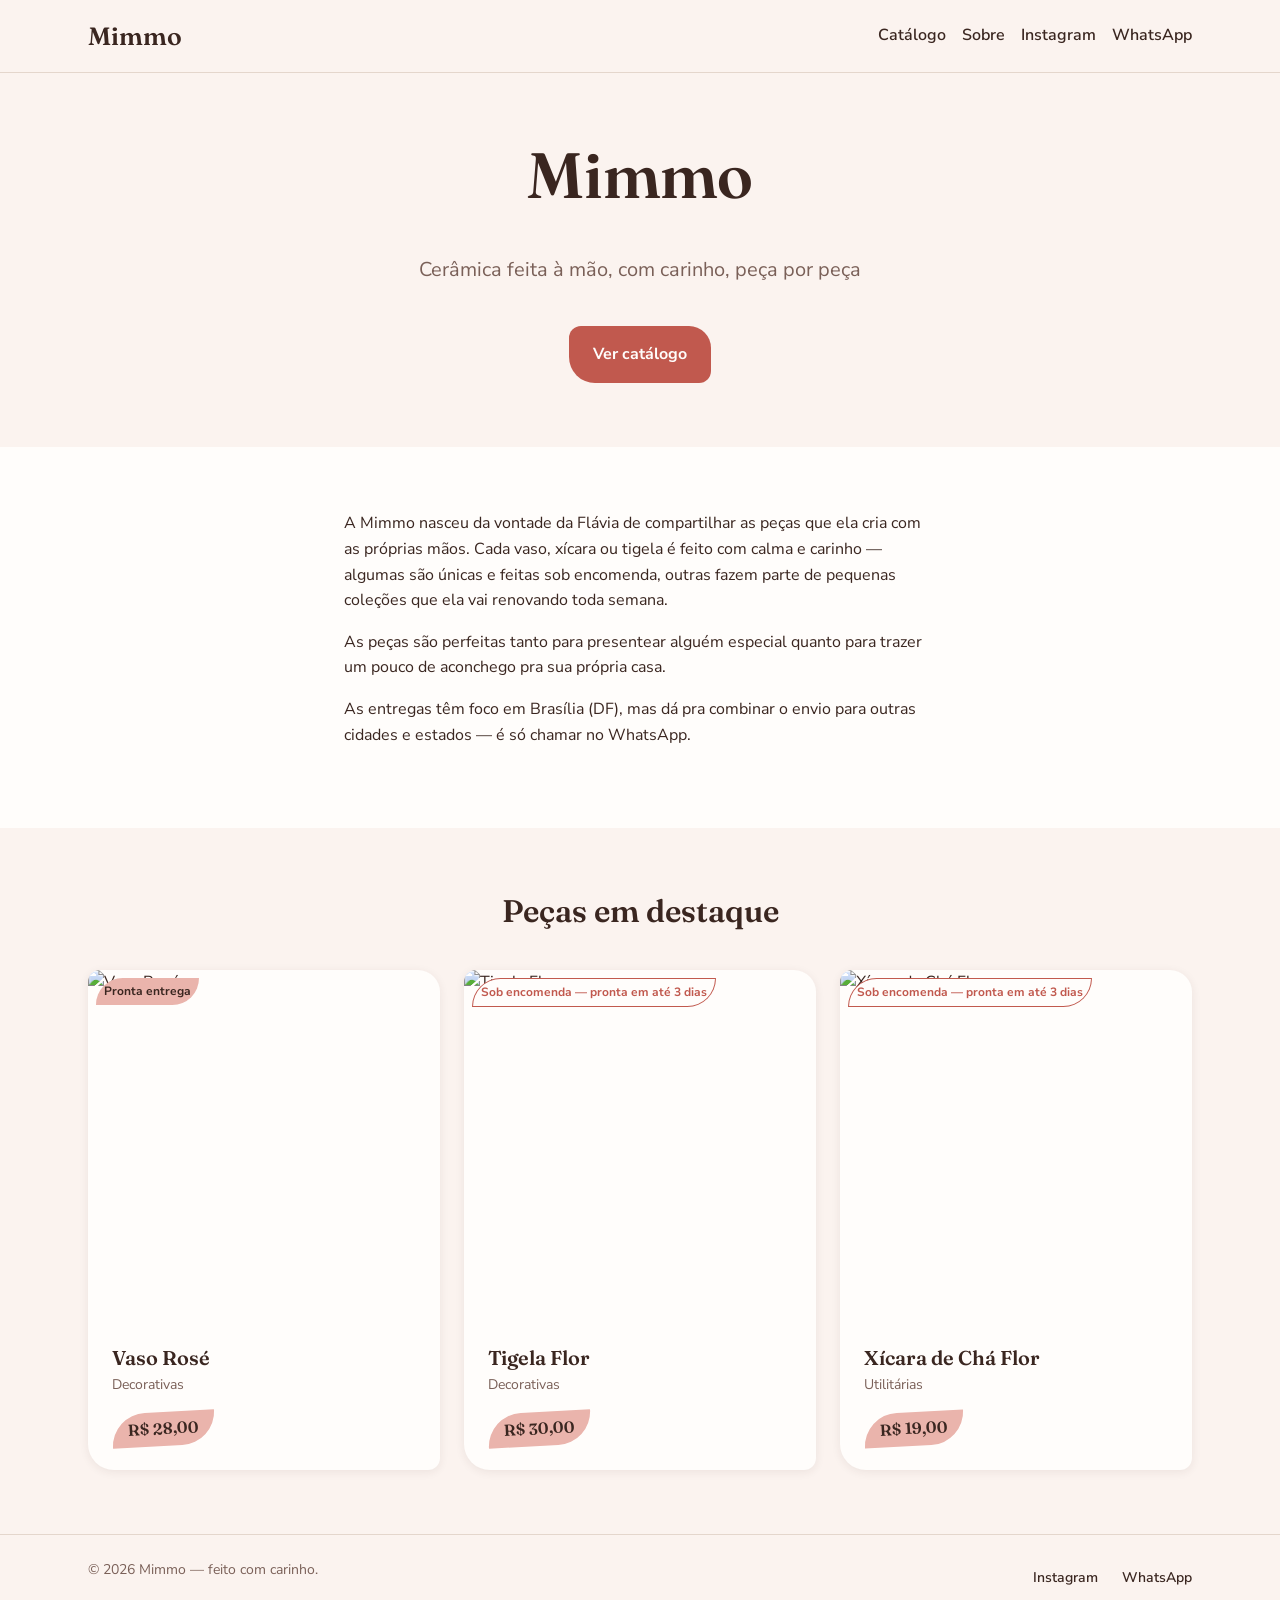
==== index.html @ b9592f68 "Fase 1: página inicial (index.html) Header responsivo com menu hambúrguer, hero, seção "Sobre" (text" ====
<!doctype html>
<html lang="pt-BR">
  <head>
    <meta charset="UTF-8" />
    <meta name="viewport" content="width=device-width, initial-scale=1.0" />
    <title>Mimmo — Cerâmica feita à mão</title>
    <meta
      name="description"
      content="Catálogo de peças de cerâmica feitas à mão pela Mimmo: vasos, xícaras e peças decorativas, disponíveis ou sob encomenda."
    />
    <meta property="og:title" content="Mimmo — Cerâmica feita à mão" />
    <meta
      property="og:description"
      content="Catálogo de peças de cerâmica feitas à mão, com carinho, peça por peça."
    />
    <meta property="og:type" content="website" />
    <link rel="stylesheet" href="assets/css/base.css" />
    <link rel="stylesheet" href="assets/css/layout.css" />
    <link rel="stylesheet" href="assets/css/componentes.css" />
  </head>
  <body>
    <header class="cabecalho">
      <div class="cabecalho__conteudo container">
        <a href="index.html" class="logo" data-nome-loja>Mimmo</a>

        <button
          class="botao-menu"
          type="button"
          data-botao-menu
          aria-expanded="false"
          aria-controls="nav-principal"
        >
          <span class="sr-only">Abrir menu</span>
          <span class="botao-menu__linha" aria-hidden="true"></span>
          <span class="botao-menu__linha" aria-hidden="true"></span>
          <span class="botao-menu__linha" aria-hidden="true"></span>
        </button>

        <nav
          class="nav"
          id="nav-principal"
          data-nav
          aria-label="Navegação principal"
        >
          <a href="catalogo.html">Catálogo</a>
          <a href="#sobre">Sobre</a>
          <a href="#" data-link-instagram target="_blank" rel="noopener noreferrer">Instagram</a>
          <a href="#" data-link-whatsapp target="_blank" rel="noopener noreferrer">WhatsApp</a>
        </nav>
      </div>
    </header>

    <main>
      <section class="hero">
        <div class="container hero__conteudo">
          <h1 data-nome-loja>Mimmo</h1>
          <p class="hero__posicionamento" data-posicionamento>
            Cerâmica feita à mão, com carinho, peça por peça
          </p>
          <a href="catalogo.html" class="botao botao--primario">Ver catálogo</a>
        </div>
      </section>

      <section class="sobre" id="sobre">
        <div class="container sobre__conteudo" data-sobre>
          <p>Carregando...</p>
        </div>
      </section>

      <section class="destaques" data-secao-destaques hidden>
        <div class="container">
          <h2>Peças em destaque</h2>
          <div class="grade-produtos" data-grade-destaques></div>
        </div>
      </section>
    </main>

    <footer class="rodape">
      <div class="container rodape__conteudo">
        <p>&copy; 2026 <span data-nome-loja>Mimmo</span> — feito com carinho.</p>
        <div class="rodape__links">
          <a href="#" data-link-instagram target="_blank" rel="noopener noreferrer">Instagram</a>
          <a href="#" data-link-whatsapp target="_blank" rel="noopener noreferrer">WhatsApp</a>
        </div>
      </div>
    </footer>

    <script type="module" src="assets/js/inicio.js"></script>
  </body>
</html>
---- assets/css/base.css ----
/*
  Mimmo — tokens base (cor, tipografia, forma).
  Ver docs/design/DESIGN.md §4 para a justificativa de cada escolha.
  Camadas seguintes (layout.css, componentes.css) consomem estas variáveis
  e não devem declarar cor/fonte cruas.
*/

@import url("https://fonts.googleapis.com/css2?family=Fraunces:ital,opsz,wght@0,9..144,500;0,9..144,600;1,9..144,500&family=Nunito+Sans:ital,wght@0,400;0,600;0,700;1,400&display=swap");

:root {
  /* Cor */
  --cor-fundo: #fbf3ef;
  --cor-superficie: #fffdfb;
  --cor-primaria: #eab4ac;
  --cor-acento: #c1594e;
  --cor-acento-escuro: #a8483f;
  --cor-texto: #3a2620;
  --cor-texto-suave: #7a6058;
  --cor-borda: #e4d6cc;

  /* Sombra — tom quente derivado de --cor-texto, nunca cinza puro */
  --sombra-suave: 0 2px 10px rgba(58, 38, 32, 0.08);
  --sombra-elevada: 0 8px 24px rgba(58, 38, 32, 0.14);

  /* Tipografia */
  --fonte-display: "Fraunces", Georgia, serif;
  --fonte-corpo: "Nunito Sans", system-ui, sans-serif;

  --texto-xs: 0.75rem;
  --texto-sm: 0.875rem;
  --texto-base: 1rem;
  --texto-lg: 1.25rem;
  --texto-xl: 1.563rem;
  --texto-2xl: 1.953rem;
  --texto-3xl: 2.441rem;

  /* Espaçamento */
  --espaco-1: 0.25rem;
  --espaco-2: 0.5rem;
  --espaco-3: 1rem;
  --espaco-4: 1.5rem;
  --espaco-5: 2.5rem;
  --espaco-6: 4rem;

  /* Forma — cantos "torneados", nunca um retângulo perfeito */
  --raio-organico: 12px 22px 12px 26px;
  --raio-tag: 999px 12px 999px 12px;
  --rotacao-tag: -3deg;
}

*,
*::before,
*::after {
  box-sizing: border-box;
}

html {
  font-size: 100%;
}

body {
  margin: 0;
  background-color: var(--cor-fundo);
  color: var(--cor-texto);
  font-family: var(--fonte-corpo);
  font-size: var(--texto-base);
  line-height: 1.6;
  -webkit-font-smoothing: antialiased;
}

h1,
h2,
h3 {
  font-family: var(--fonte-display);
  font-weight: 600;
  line-height: 1.2;
  margin: 0 0 var(--espaco-3);
  color: var(--cor-texto);
}

h1 {
  font-size: var(--texto-3xl);
}
h2 {
  font-size: var(--texto-2xl);
}
h3 {
  font-size: var(--texto-xl);
}

p {
  margin: 0 0 var(--espaco-3);
}

a {
  color: var(--cor-acento);
  text-decoration-thickness: 1.5px;
  text-underline-offset: 2px;
}

a:hover {
  color: var(--cor-acento-escuro);
}

img {
  max-width: 100%;
  display: block;
}

button {
  font-family: inherit;
}

/* Foco visível consistente — SPEC-0004, acessibilidade */
:focus-visible {
  outline: 2px solid var(--cor-acento);
  outline-offset: 2px;
  border-radius: 4px;
}

::selection {
  background-color: var(--cor-primaria);
  color: var(--cor-texto);
}

.sr-only {
  position: absolute;
  width: 1px;
  height: 1px;
  padding: 0;
  margin: -1px;
  overflow: hidden;
  clip: rect(0, 0, 0, 0);
  white-space: nowrap;
  border: 0;
}

@media (prefers-reduced-motion: reduce) {
  *,
  *::before,
  *::after {
    animation-duration: 0.01ms !important;
    animation-iteration-count: 1 !important;
    transition-duration: 0.01ms !important;
    scroll-behavior: auto !important;
  }
}
---- assets/css/layout.css ----
/*
  Mimmo — layout: header, footer, grid, seções.
  Consome tokens de base.css. Mobile-first (SPEC-0004).
*/

.container {
  width: 100%;
  max-width: 72rem;
  margin-inline: auto;
  padding-inline: var(--espaco-4);
}

/* Cabeçalho */

.cabecalho {
  position: sticky;
  top: 0;
  z-index: 20;
  background-color: var(--cor-fundo);
  border-bottom: 1px solid var(--cor-borda);
}

.cabecalho__conteudo {
  display: flex;
  align-items: center;
  justify-content: space-between;
  padding-block: var(--espaco-3);
}

.logo {
  font-family: var(--fonte-display);
  font-size: var(--texto-xl);
  font-weight: 600;
  color: var(--cor-texto);
  text-decoration: none;
}

.botao-menu {
  display: flex;
  flex-direction: column;
  justify-content: center;
  gap: 5px;
  width: 2.5rem;
  height: 2.5rem;
  padding: 0;
  background: none;
  border: none;
  cursor: pointer;
}

.botao-menu__linha {
  display: block;
  width: 100%;
  height: 2px;
  background-color: var(--cor-texto);
  border-radius: 2px;
}

.nav {
  display: none;
  position: absolute;
  top: 100%;
  left: 0;
  right: 0;
  flex-direction: column;
  gap: var(--espaco-3);
  padding: var(--espaco-4);
  background-color: var(--cor-fundo);
  border-bottom: 1px solid var(--cor-borda);
}

.nav--aberta {
  display: flex;
}

.nav a {
  color: var(--cor-texto);
  text-decoration: none;
  font-weight: 600;
}

.nav a:hover {
  color: var(--cor-acento);
}

@media (min-width: 48rem) {
  .botao-menu {
    display: none;
  }

  .nav {
    display: flex;
    position: static;
    flex-direction: row;
    align-items: center;
    padding: 0;
    border: none;
    background: none;
  }
}

/* Hero */

.hero {
  padding-block: var(--espaco-6);
  text-align: center;
}

.hero__conteudo {
  display: flex;
  flex-direction: column;
  align-items: center;
  gap: var(--espaco-4);
}

.hero h1 {
  font-size: clamp(var(--texto-3xl), 8vw, 4rem);
}

.hero__posicionamento {
  font-size: var(--texto-lg);
  color: var(--cor-texto-suave);
  max-width: 32rem;
}

/* Sobre */

.sobre {
  padding-block: var(--espaco-6);
  background-color: var(--cor-superficie);
}

.sobre__conteudo {
  max-width: 40rem;
}

/* Destaques / grade de produtos */

.destaques {
  padding-block: var(--espaco-6);
}

.destaques h2 {
  text-align: center;
  margin-bottom: var(--espaco-5);
}

.grade-produtos {
  display: grid;
  grid-template-columns: 1fr;
  gap: var(--espaco-4);
}

@media (min-width: 40rem) {
  .grade-produtos {
    grid-template-columns: repeat(2, 1fr);
  }
}

@media (min-width: 64rem) {
  .grade-produtos {
    grid-template-columns: repeat(3, 1fr);
  }
}

/* Rodapé */

.rodape {
  border-top: 1px solid var(--cor-borda);
  padding-block: var(--espaco-4);
}

.rodape__conteudo {
  display: flex;
  flex-direction: column;
  gap: var(--espaco-3);
  align-items: center;
  text-align: center;
  color: var(--cor-texto-suave);
  font-size: var(--texto-sm);
}

.rodape__links {
  display: flex;
  gap: var(--espaco-4);
}

.rodape__links a {
  color: var(--cor-texto);
  font-weight: 600;
  text-decoration: none;
}

@media (min-width: 40rem) {
  .rodape__conteudo {
    flex-direction: row;
    justify-content: space-between;
    text-align: left;
  }
}
---- assets/css/componentes.css ----
/*
  Mimmo — componentes: botões, card de produto, selos, tag de preço.
  Consome tokens de base.css.
*/

.botao {
  display: inline-block;
  padding: var(--espaco-3) var(--espaco-4);
  font-weight: 700;
  text-decoration: none;
  border-radius: var(--raio-organico);
  transition: transform 0.15s ease, background-color 0.15s ease;
}

.botao--primario {
  background-color: var(--cor-acento);
  color: var(--cor-superficie);
}

.botao--primario:hover {
  background-color: var(--cor-acento-escuro);
  color: var(--cor-superficie);
  transform: translateY(-2px);
}

/* Card de produto */

.card-produto {
  display: block;
  background-color: var(--cor-superficie);
  border-radius: var(--raio-organico);
  box-shadow: var(--sombra-suave);
  text-decoration: none;
  color: var(--cor-texto);
  overflow: hidden;
  transition: transform 0.2s ease, box-shadow 0.2s ease;
}

.card-produto:hover {
  transform: translateY(-4px);
  box-shadow: var(--sombra-elevada);
}

.card-produto__figura {
  position: relative;
  aspect-ratio: 1 / 1;
  overflow: hidden;
}

.card-produto__figura img {
  width: 100%;
  height: 100%;
  object-fit: cover;
}

.card-produto__corpo {
  padding: var(--espaco-4);
}

.card-produto__nome {
  font-size: var(--texto-lg);
  margin-bottom: var(--espaco-1);
}

.card-produto__categoria {
  color: var(--cor-texto-suave);
  font-size: var(--texto-sm);
  margin-bottom: var(--espaco-3);
}

.card-produto--vendida {
  opacity: 0.55;
  pointer-events: none;
}

/* Selo de status, sobre a imagem */

.selo {
  position: absolute;
  top: var(--espaco-2);
  left: var(--espaco-2);
  padding: var(--espaco-1) var(--espaco-2);
  font-size: var(--texto-xs);
  font-weight: 700;
  border-radius: var(--raio-tag);
  background-color: var(--cor-superficie);
  color: var(--cor-texto);
}

.selo--disponivel {
  background-color: var(--cor-primaria);
}

.selo--sob-encomenda {
  background-color: var(--cor-superficie);
  border: 1.5px solid var(--cor-acento);
  color: var(--cor-acento);
}

.selo--vendida {
  background-color: var(--cor-borda);
  color: var(--cor-texto-suave);
}

/* Tag de preço — etiqueta de feira, levemente rotacionada */

.tag-preco {
  display: inline-block;
  padding: var(--espaco-1) var(--espaco-3);
  font-family: var(--fonte-display);
  font-weight: 600;
  font-size: var(--texto-base);
  background-color: var(--cor-primaria);
  color: var(--cor-texto);
  border-radius: var(--raio-tag);
  transform: rotate(var(--rotacao-tag));
}
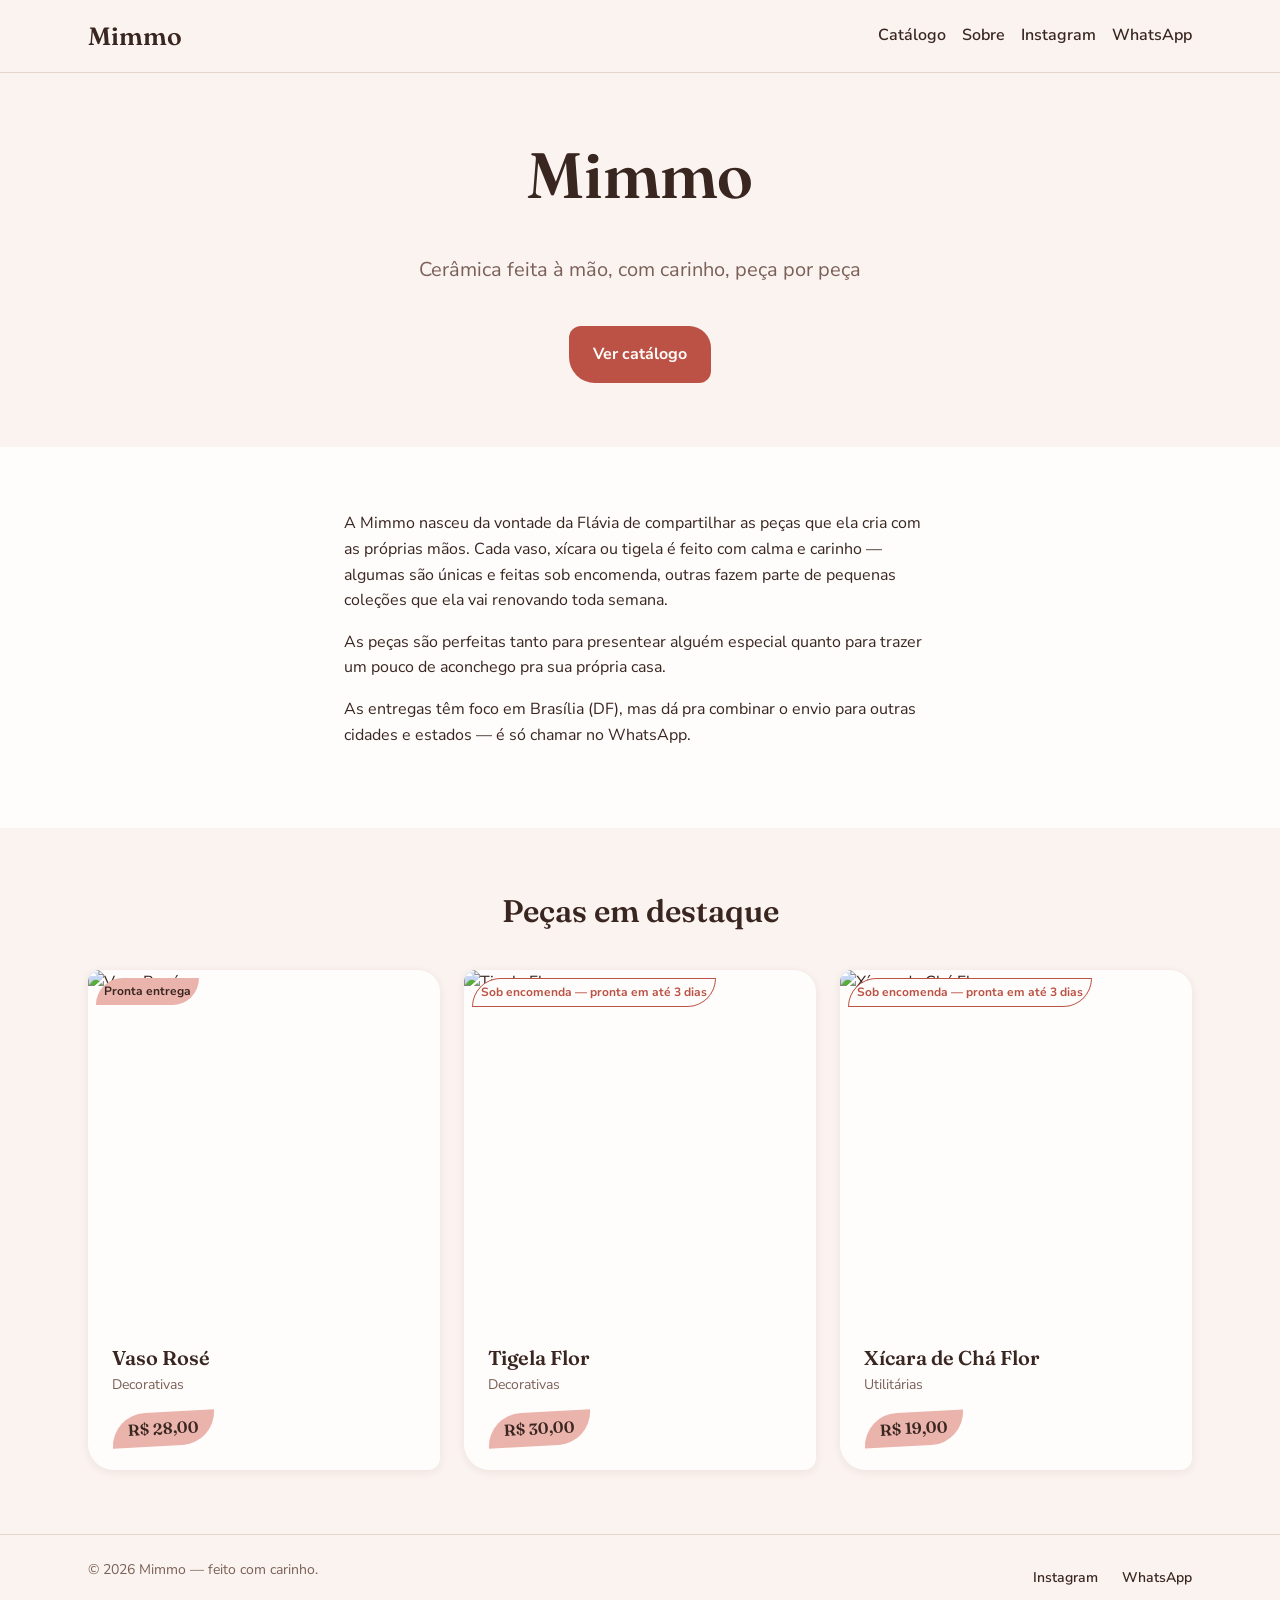
==== commit 4aa4786d: "Fase 4: acessibilidade (contraste WCAG), validação de dados e SEO Calcula contraste WCAG real (fórmu" ====
--- a/index.html
+++ b/index.html
@@ -14,6 +14,10 @@
       content="Catálogo de peças de cerâmica feitas à mão, com carinho, peça por peça."
     />
     <meta property="og:type" content="website" />
+    <meta property="og:locale" content="pt_BR" />
+    <!-- og:image fica pendente até haver fotos reais e deploy público
+         (ADR-0006) — uma URL relativa ou de placeholder não funciona bem
+         compartilhada em redes sociais. -->
     <link rel="stylesheet" href="assets/css/base.css" />
     <link rel="stylesheet" href="assets/css/layout.css" />
     <link rel="stylesheet" href="assets/css/componentes.css" />
--- a/assets/css/base.css
+++ b/assets/css/base.css
@@ -12,7 +12,7 @@
   --cor-fundo: #fbf3ef;
   --cor-superficie: #fffdfb;
   --cor-primaria: #eab4ac;
-  --cor-acento: #c1594e;
+  --cor-acento: #bb5245;
   --cor-acento-escuro: #a8483f;
   --cor-texto: #3a2620;
   --cor-texto-suave: #7a6058;
--- a/assets/css/layout.css
+++ b/assets/css/layout.css
@@ -145,6 +145,17 @@
   margin-bottom: var(--espaco-5);
 }
 
+/* Página do catálogo */
+
+.catalogo {
+  padding-block: var(--espaco-5) var(--espaco-6);
+}
+
+.catalogo__cabecalho {
+  text-align: center;
+  margin-bottom: var(--espaco-3);
+}
+
 .grade-produtos {
   display: grid;
   grid-template-columns: 1fr;
--- a/assets/css/componentes.css
+++ b/assets/css/componentes.css
@@ -70,8 +70,10 @@
 
 .card-produto--vendida {
   opacity: 0.55;
-  pointer-events: none;
-}
+}
+
+/* Nota: card vendida continua clicável (abre o detalhe — SPEC-0001 RF-04)
+   só não tem CTA de contato dentro do modal (SPEC-0003 RF-01). */
 
 /* Selo de status, sobre a imagem */
 
@@ -99,7 +101,7 @@
 
 .selo--vendida {
   background-color: var(--cor-borda);
-  color: var(--cor-texto-suave);
+  color: var(--cor-texto);
 }
 
 /* Tag de preço — etiqueta de feira, levemente rotacionada */
@@ -115,3 +117,163 @@
   border-radius: var(--raio-tag);
   transform: rotate(var(--rotacao-tag));
 }
+
+/* Filtros e busca (SPEC-0001 RF-02, RF-03) */
+
+.filtros {
+  display: flex;
+  flex-wrap: wrap;
+  gap: var(--espaco-3);
+  align-items: center;
+  justify-content: space-between;
+  padding-block: var(--espaco-4);
+}
+
+.filtros__lista {
+  display: flex;
+  flex-wrap: wrap;
+  gap: var(--espaco-2);
+}
+
+.filtro-item {
+  padding: var(--espaco-1) var(--espaco-3);
+  border: 1.5px solid var(--cor-borda);
+  border-radius: var(--raio-tag);
+  background-color: var(--cor-superficie);
+  color: var(--cor-texto);
+  font-weight: 600;
+  font-size: var(--texto-sm);
+  cursor: pointer;
+}
+
+.filtro-item[aria-pressed="true"] {
+  background-color: var(--cor-acento);
+  border-color: var(--cor-acento);
+  color: var(--cor-superficie);
+}
+
+.campo-busca {
+  padding: var(--espaco-2) var(--espaco-3);
+  border: 1.5px solid var(--cor-borda);
+  border-radius: var(--raio-organico);
+  background-color: var(--cor-superficie);
+  color: var(--cor-texto);
+  font-family: var(--fonte-corpo);
+  font-size: var(--texto-sm);
+  min-width: 14rem;
+}
+
+.catalogo-vazio {
+  text-align: center;
+  color: var(--cor-texto-suave);
+  padding-block: var(--espaco-5);
+}
+
+/* Modal de detalhe da peça (SPEC-0001 RF-04) */
+
+.modal-produto {
+  width: min(34rem, calc(100vw - var(--espaco-4) * 2));
+  max-height: 85vh;
+  overflow-y: auto;
+  border: none;
+  border-radius: var(--raio-organico);
+  background-color: var(--cor-superficie);
+  color: var(--cor-texto);
+  box-shadow: var(--sombra-elevada);
+  padding: var(--espaco-4);
+}
+
+.modal-produto::backdrop {
+  background-color: rgba(58, 38, 32, 0.45);
+}
+
+.modal-produto__fechar {
+  float: right;
+  border: none;
+  background: none;
+  font-size: var(--texto-2xl);
+  line-height: 1;
+  color: var(--cor-texto-suave);
+  cursor: pointer;
+  padding: var(--espaco-1);
+}
+
+.modal-produto__fechar:hover {
+  color: var(--cor-acento);
+}
+
+.modal-produto__galeria-principal {
+  position: relative;
+  clear: both;
+  aspect-ratio: 1 / 1;
+  border-radius: var(--raio-organico);
+  overflow: hidden;
+  margin-bottom: var(--espaco-3);
+}
+
+.modal-produto__galeria-principal img {
+  width: 100%;
+  height: 100%;
+  object-fit: cover;
+}
+
+.modal-produto__miniaturas {
+  display: flex;
+  gap: var(--espaco-2);
+  margin-bottom: var(--espaco-4);
+}
+
+.modal-produto__miniatura {
+  width: 3.5rem;
+  height: 3.5rem;
+  padding: 0;
+  border: 1.5px solid var(--cor-borda);
+  border-radius: var(--espaco-1);
+  overflow: hidden;
+  cursor: pointer;
+  background: none;
+}
+
+.modal-produto__miniatura img {
+  width: 100%;
+  height: 100%;
+  object-fit: cover;
+}
+
+.modal-produto__categoria {
+  color: var(--cor-texto-suave);
+  font-size: var(--texto-sm);
+}
+
+.modal-produto__specs {
+  display: flex;
+  flex-direction: column;
+  gap: var(--espaco-1);
+  margin: var(--espaco-3) 0;
+  font-size: var(--texto-sm);
+}
+
+.modal-produto__specs > div {
+  display: flex;
+  gap: var(--espaco-2);
+}
+
+.modal-produto__specs dt {
+  font-weight: 700;
+  color: var(--cor-texto-suave);
+}
+
+.modal-produto__specs dd {
+  margin: 0;
+}
+
+.modal-produto__corpo .tag-preco {
+  display: block;
+  width: fit-content;
+  margin-block: var(--espaco-3);
+}
+
+.modal-produto__corpo .botao {
+  display: block;
+  text-align: center;
+}
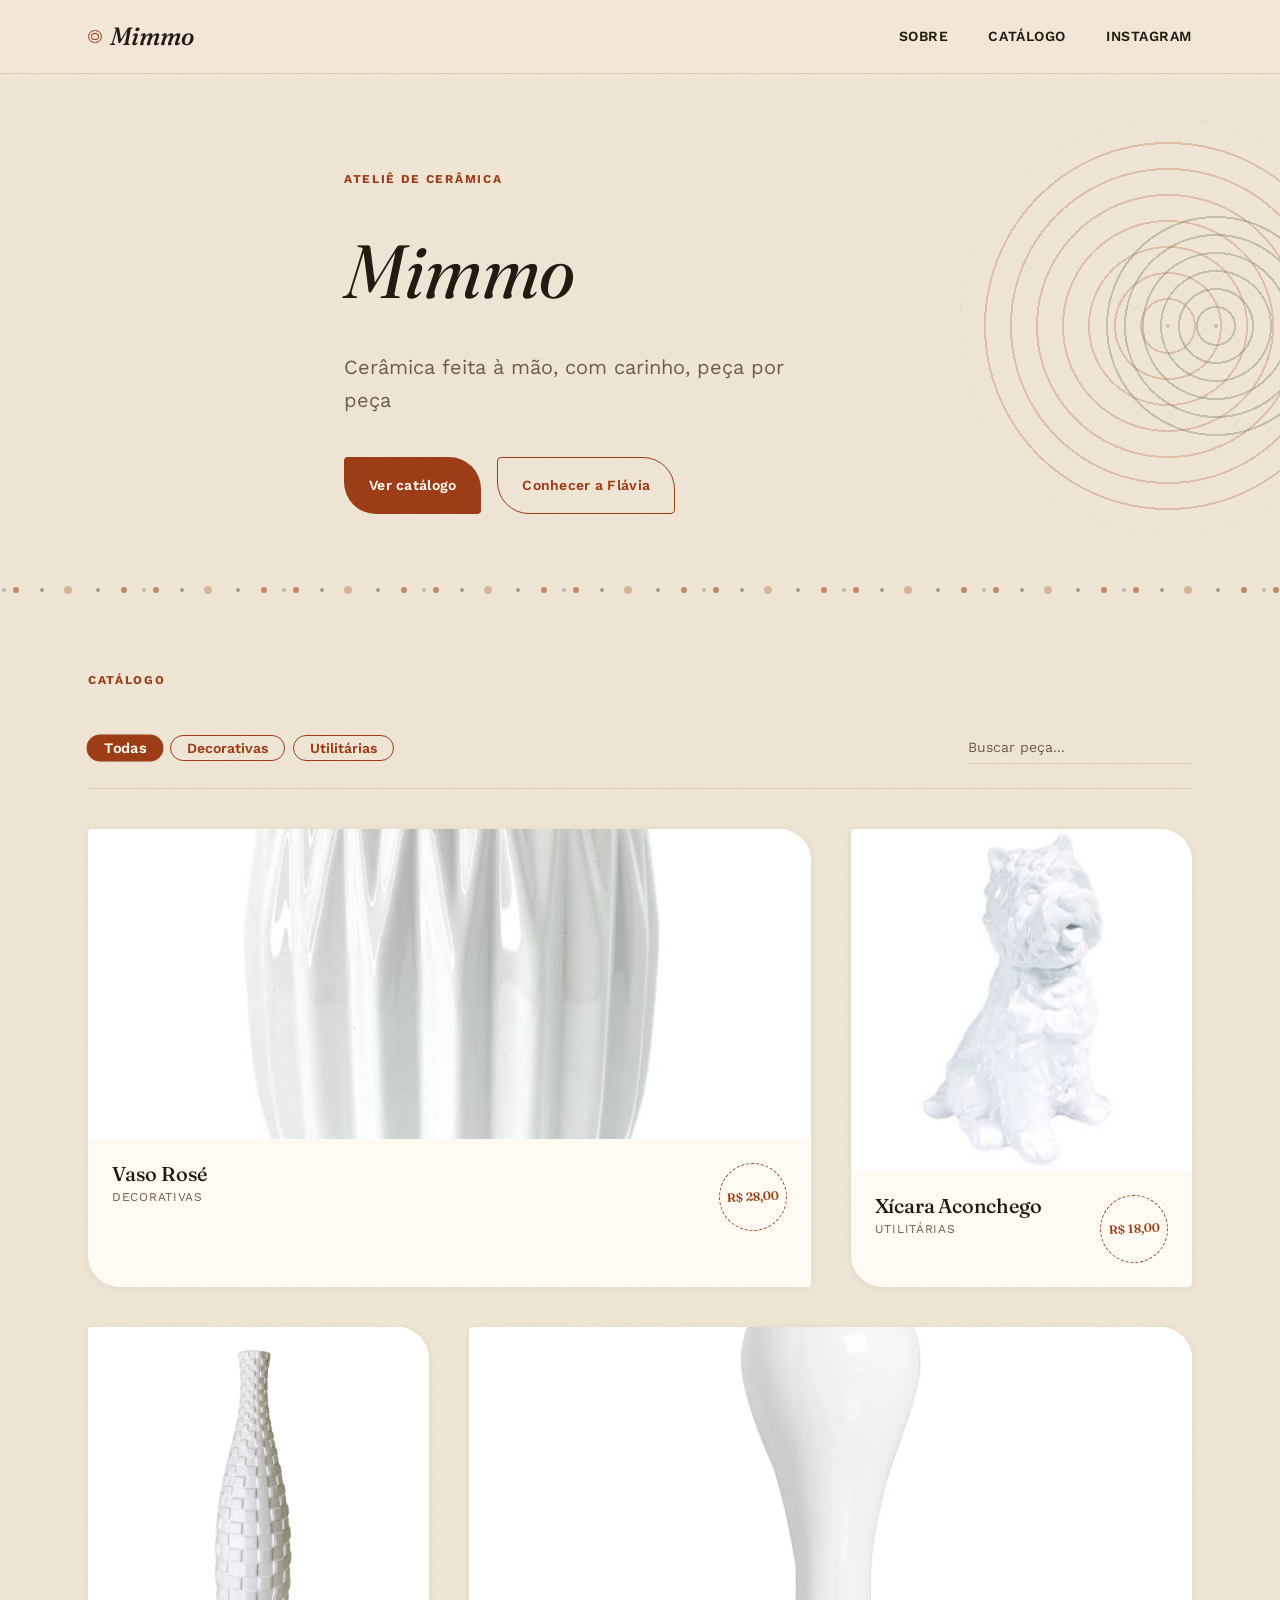
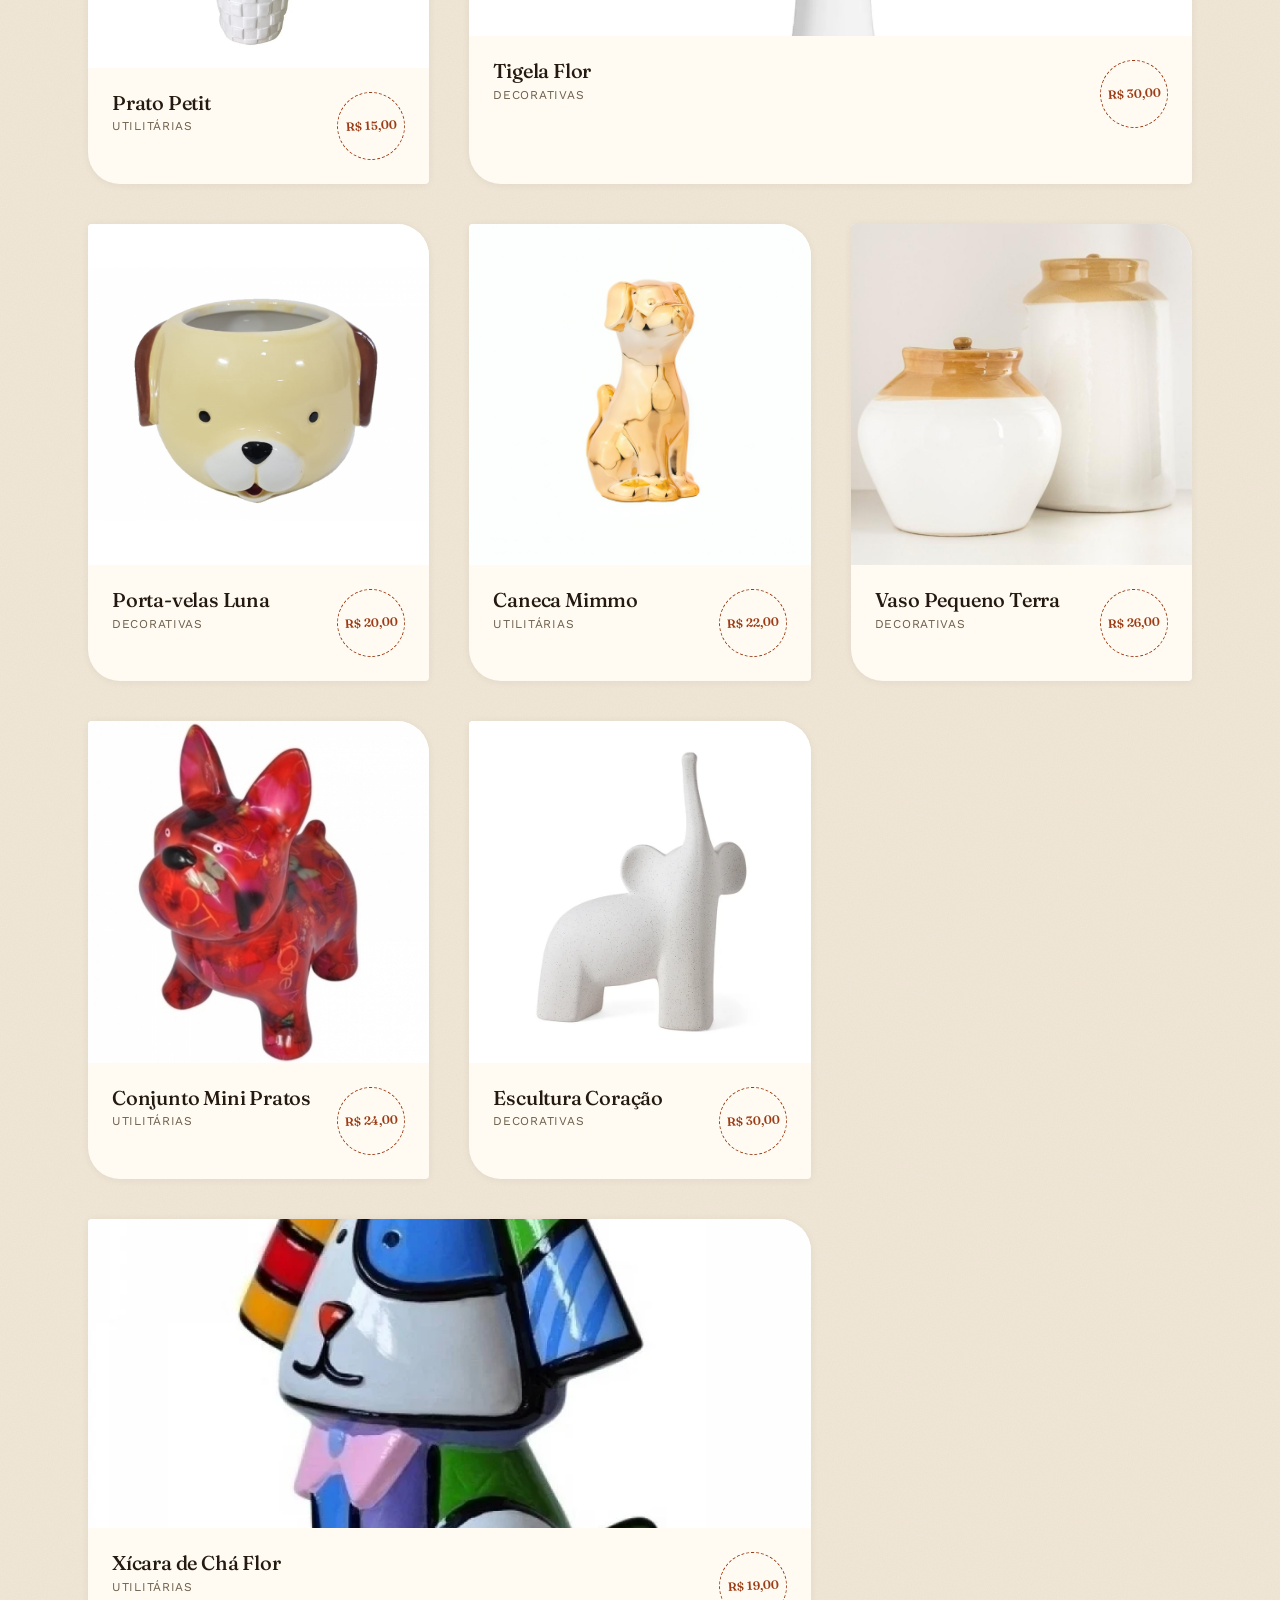
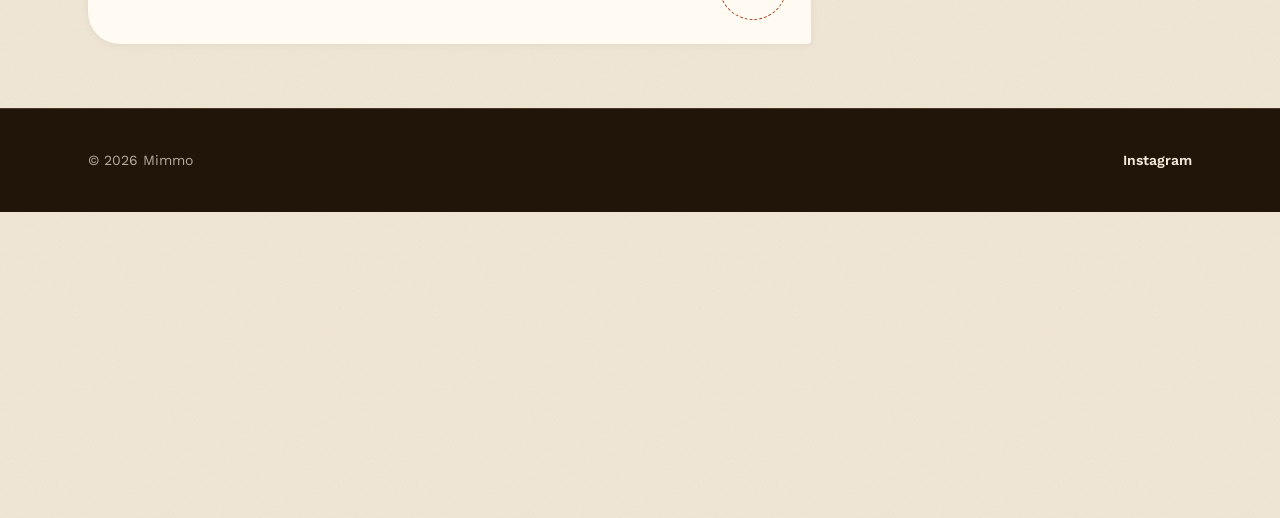
==== commit 2c7c4bbc: "Fase 4.10-4.12: imagens reais, remove status e WhatsApp, move Sobre - Adiciona imagens reais aos car" ====
--- a/index.html
+++ b/index.html
@@ -46,49 +46,107 @@
           data-nav
           aria-label="Navegação principal"
         >
-          <a href="catalogo.html">Catálogo</a>
-          <a href="#sobre">Sobre</a>
+          <a href="sobre.html">Sobre</a>
+          <a href="#catalogo">Catálogo</a>
           <a href="#" data-link-instagram target="_blank" rel="noopener noreferrer">Instagram</a>
-          <a href="#" data-link-whatsapp target="_blank" rel="noopener noreferrer">WhatsApp</a>
         </nav>
       </div>
     </header>
 
     <main>
       <section class="hero">
+        <div class="hero__disco" aria-hidden="true"></div>
+        <div class="hero__disco hero__disco--interno" aria-hidden="true"></div>
         <div class="container hero__conteudo">
+          <span class="etiqueta">Ateliê de cerâmica</span>
           <h1 data-nome-loja>Mimmo</h1>
           <p class="hero__posicionamento" data-posicionamento>
             Cerâmica feita à mão, com carinho, peça por peça
           </p>
-          <a href="catalogo.html" class="botao botao--primario">Ver catálogo</a>
+          <div class="hero__acoes">
+            <a href="#catalogo" class="botao botao--primario">Ver catálogo</a>
+            <a href="sobre.html" class="botao botao--secundario">Conhecer a Flávia</a>
+          </div>
         </div>
       </section>
 
-      <section class="sobre" id="sobre">
-        <div class="container sobre__conteudo" data-sobre>
-          <p>Carregando...</p>
-        </div>
-      </section>
+      <div class="divisor-argila" aria-hidden="true"></div>
 
-      <section class="destaques" data-secao-destaques hidden>
+      <section class="catalogo" id="catalogo">
         <div class="container">
-          <h2>Peças em destaque</h2>
-          <div class="grade-produtos" data-grade-destaques></div>
+          <div class="catalogo__cabecalho">
+            <span class="etiqueta">Catálogo</span>
+            <!-- <h2>Peças disponíveis e sob encomenda</h2> -->
+          </div>
+
+          <div class="filtros">
+            <div class="filtros__lista" data-lista-filtros></div>
+            <input
+              type="search"
+              class="campo-busca"
+              data-campo-busca
+              placeholder="Buscar peça..."
+              aria-label="Buscar peça pelo nome ou descrição"
+            />
+          </div>
+
+          <div class="grade-produtos" data-grade-catalogo></div>
+          <p class="catalogo-vazio" data-catalogo-vazio hidden>
+            Nenhuma peça encontrada para sua busca.
+          </p>
         </div>
       </section>
     </main>
 
     <footer class="rodape">
       <div class="container rodape__conteudo">
-        <p>&copy; 2026 <span data-nome-loja>Mimmo</span> — feito com carinho.</p>
+        <p>&copy; 2026 <span data-nome-loja>Mimmo</span></p>
         <div class="rodape__links">
           <a href="#" data-link-instagram target="_blank" rel="noopener noreferrer">Instagram</a>
-          <a href="#" data-link-whatsapp target="_blank" rel="noopener noreferrer">WhatsApp</a>
         </div>
       </div>
     </footer>
 
+    <dialog class="modal-produto" data-modal-produto aria-labelledby="modal-produto-titulo">
+      <button type="button" class="modal-produto__fechar" data-modal-fechar aria-label="Fechar">
+        &times;
+      </button>
+
+      <div class="modal-produto__galeria-principal">
+        <img data-modal-imagem-principal alt="" />
+      </div>
+
+      <div class="modal-produto__miniaturas" data-modal-galeria></div>
+
+      <div class="modal-produto__corpo">
+        <p class="modal-produto__categoria" data-modal-categoria></p>
+        <h2 id="modal-produto-titulo" data-modal-nome></h2>
+        <p data-modal-descricao></p>
+
+        <dl class="modal-produto__specs">
+          <div data-modal-linha-medidas hidden>
+            <dt>Medidas</dt>
+            <dd data-valor></dd>
+          </div>
+          <div data-modal-linha-tecnica hidden>
+            <dt>Técnica</dt>
+            <dd data-valor></dd>
+          </div>
+        </dl>
+
+        <span class="tag-preco" data-modal-preco></span>
+
+        <a
+          href="#"
+          class="botao botao--primario"
+          data-modal-contato
+          target="_blank"
+          rel="noopener noreferrer"
+          >Perguntar no Instagram</a
+        >
+      </div>
+    </dialog>
+
     <script type="module" src="assets/js/inicio.js"></script>
   </body>
 </html>
--- a/assets/css/base.css
+++ b/assets/css/base.css
@@ -1,30 +1,41 @@
 /*
   Mimmo — tokens base (cor, tipografia, forma).
-  Ver docs/design/DESIGN.md §4 para a justificativa de cada escolha.
+  Direção: estúdio de cerâmica — argila, barro queimado, papel de linho.
   Camadas seguintes (layout.css, componentes.css) consomem estas variáveis
   e não devem declarar cor/fonte cruas.
 */
 
-@import url("https://fonts.googleapis.com/css2?family=Fraunces:ital,opsz,wght@0,9..144,500;0,9..144,600;1,9..144,500&family=Nunito+Sans:ital,wght@0,400;0,600;0,700;1,400&display=swap");
+@import url("https://fonts.googleapis.com/css2?family=Fraunces:ital,opsz,wght@0,9..144,300;0,9..144,400;0,9..144,500;0,9..144,600;1,9..144,400;1,9..144,500&family=Work+Sans:ital,wght@0,400;0,500;0,600;0,700;1,400&display=swap");
 
 :root {
-  /* Cor */
-  --cor-fundo: #fbf3ef;
-  --cor-superficie: #fffdfb;
-  --cor-primaria: #eab4ac;
-  --cor-acento: #bb5245;
-  --cor-acento-escuro: #a8483f;
-  --cor-texto: #3a2620;
-  --cor-texto-suave: #7a6058;
-  --cor-borda: #e4d6cc;
+  /* Cor — paleta de barro: bege osso, terracota queimada, oliva */
+  --cor-fundo: #f2e8d8;
+  --cor-fundo-painel: #e9dabd;
+  --cor-superficie: #fffbf2;
+  --cor-primaria: #ecd3ae;
+  --cor-acento: #9c3d17;
+  --cor-acento-escuro: #74280e;
+  --cor-oliva: #55603c;
+  --cor-mostarda: #8a5c1e;
+  --cor-texto: #241a11;
+  --cor-texto-suave: #6c5c48;
+  --cor-borda: #ddccab;
+
+  --cor-escuro: #211509;
+  --cor-escuro-texto: #f2e8d8;
+  --cor-escuro-borda: #4a3823;
+
+  /* Textura de grão quente sobre o fundo — lembra papel/linho de ateliê,
+     evita o "chapado" de CSS puro. */
+  --textura-grao: url("data:image/svg+xml,%3Csvg xmlns='http://www.w3.org/2000/svg' width='180' height='180'%3E%3Cfilter id='n'%3E%3CfeTurbulence type='fractalNoise' baseFrequency='0.8' numOctaves='3' stitchTiles='stitch'/%3E%3CfeColorMatrix type='matrix' values='0 0 0 0 0.13 0 0 0 0 0.09 0 0 0 0 0.06 0 0 0 0.05 0'/%3E%3C/filter%3E%3Crect width='100%25' height='100%25' filter='url(%23n)'/%3E%3C/svg%3E");
 
   /* Sombra — tom quente derivado de --cor-texto, nunca cinza puro */
-  --sombra-suave: 0 2px 10px rgba(58, 38, 32, 0.08);
-  --sombra-elevada: 0 8px 24px rgba(58, 38, 32, 0.14);
+  --sombra-suave: 0 1px 8px rgba(36, 26, 17, 0.06);
+  --sombra-elevada: 0 10px 24px rgba(36, 26, 17, 0.12);
 
-  /* Tipografia */
-  --fonte-display: "Fraunces", Georgia, serif;
-  --fonte-corpo: "Nunito Sans", system-ui, sans-serif;
+  /* Tipografia — serifada expressiva (Fraunces) + humanista (Work Sans) */
+  --fonte-display: "Fraunces", "Iowan Old Style", Georgia, serif;
+  --fonte-corpo: "Work Sans", system-ui, sans-serif;
 
   --texto-xs: 0.75rem;
   --texto-sm: 0.875rem;
@@ -32,7 +43,8 @@
   --texto-lg: 1.25rem;
   --texto-xl: 1.563rem;
   --texto-2xl: 1.953rem;
-  --texto-3xl: 2.441rem;
+  --texto-3xl: 2.75rem;
+  --texto-4xl: clamp(2.75rem, 4vw + 1.5rem, 5.5rem);
 
   /* Espaçamento */
   --espaco-1: 0.25rem;
@@ -41,11 +53,12 @@
   --espaco-4: 1.5rem;
   --espaco-5: 2.5rem;
   --espaco-6: 4rem;
+  --espaco-7: 6rem;
 
-  /* Forma — cantos "torneados", nunca um retângulo perfeito */
-  --raio-organico: 12px 22px 12px 26px;
-  --raio-tag: 999px 12px 999px 12px;
-  --rotacao-tag: -3deg;
+  /* Forma — cantos assimétricos, como peça torneada à mão */
+  --raio-organico: 4px 32px 4px 32px;
+  --raio-organico-alt: 32px 4px 32px 4px;
+  --rotacao-tag-preco: -3deg;
 }
 
 *,
@@ -56,15 +69,17 @@
 
 html {
   font-size: 100%;
+  scroll-behavior: smooth;
 }
 
 body {
   margin: 0;
   background-color: var(--cor-fundo);
+  background-image: var(--textura-grao);
   color: var(--cor-texto);
   font-family: var(--fonte-corpo);
   font-size: var(--texto-base);
-  line-height: 1.6;
+  line-height: 1.65;
   -webkit-font-smoothing: antialiased;
 }
 
@@ -72,20 +87,22 @@
 h2,
 h3 {
   font-family: var(--fonte-display);
-  font-weight: 600;
-  line-height: 1.2;
+  font-weight: 400;
+  line-height: 1.08;
+  letter-spacing: -0.01em;
   margin: 0 0 var(--espaco-3);
   color: var(--cor-texto);
 }
 
 h1 {
-  font-size: var(--texto-3xl);
+  font-size: var(--texto-4xl);
 }
 h2 {
-  font-size: var(--texto-2xl);
+  font-size: var(--texto-3xl);
 }
 h3 {
   font-size: var(--texto-xl);
+  font-weight: 500;
 }
 
 p {
@@ -95,7 +112,7 @@
 a {
   color: var(--cor-acento);
   text-decoration-thickness: 1.5px;
-  text-underline-offset: 2px;
+  text-underline-offset: 3px;
 }
 
 a:hover {
@@ -111,16 +128,44 @@
   font-family: inherit;
 }
 
+.etiqueta {
+  display: inline-block;
+  font-family: var(--fonte-corpo);
+  font-size: var(--texto-xs);
+  font-weight: 700;
+  letter-spacing: 0.14em;
+  text-transform: uppercase;
+  color: var(--cor-acento);
+  margin-bottom: var(--espaco-3);
+}
+
 /* Foco visível consistente — SPEC-0004, acessibilidade */
 :focus-visible {
   outline: 2px solid var(--cor-acento);
-  outline-offset: 2px;
+  outline-offset: 3px;
   border-radius: 4px;
 }
 
 ::selection {
   background-color: var(--cor-primaria);
   color: var(--cor-texto);
+}
+
+@keyframes entrar-suave {
+  from {
+    opacity: 0;
+    transform: translateY(1rem);
+  }
+  to {
+    opacity: 1;
+    transform: translateY(0);
+  }
+}
+
+@keyframes girar-lento {
+  to {
+    rotate: 360deg;
+  }
 }
 
 .sr-only {
@@ -136,6 +181,9 @@
 }
 
 @media (prefers-reduced-motion: reduce) {
+  html {
+    scroll-behavior: auto;
+  }
   *,
   *::before,
   *::after {
--- a/assets/css/layout.css
+++ b/assets/css/layout.css
@@ -1,6 +1,6 @@
 /*
-  Mimmo — layout: header, footer, grid, seções.
-  Consome tokens de base.css. Mobile-first (SPEC-0004).
+  Mimmo — layout: header, hero, seções, rodapé.
+  Consome tokens de base.css. Mobile-first.
 */
 
 .container {
@@ -16,7 +16,8 @@
   position: sticky;
   top: 0;
   z-index: 20;
-  background-color: var(--cor-fundo);
+  background-color: rgba(242, 232, 216, 0.85);
+  backdrop-filter: blur(10px);
   border-bottom: 1px solid var(--cor-borda);
 }
 
@@ -28,11 +29,24 @@
 }
 
 .logo {
+  display: inline-flex;
+  align-items: center;
+  gap: var(--espaco-2);
   font-family: var(--fonte-display);
+  font-style: italic;
   font-size: var(--texto-xl);
-  font-weight: 600;
+  font-weight: 500;
   color: var(--cor-texto);
   text-decoration: none;
+}
+
+.logo::before {
+  content: "";
+  width: 0.85rem;
+  height: 0.85rem;
+  border-radius: 50%;
+  border: 1.5px solid var(--cor-acento);
+  box-shadow: inset 0 0 0 2px var(--cor-fundo), inset 0 0 0 3px var(--cor-acento);
 }
 
 .botao-menu {
@@ -46,6 +60,11 @@
   background: none;
   border: none;
   cursor: pointer;
+  transition: transform 0.15s ease;
+}
+
+.botao-menu:active {
+  transform: scale(0.9);
 }
 
 .botao-menu__linha {
@@ -54,6 +73,21 @@
   height: 2px;
   background-color: var(--cor-texto);
   border-radius: 2px;
+  transition: translate 0.25s ease, rotate 0.25s ease, opacity 0.2s ease;
+}
+
+.botao-menu[aria-expanded="true"] .botao-menu__linha:nth-child(2) {
+  translate: 0 7px;
+  rotate: 45deg;
+}
+
+.botao-menu[aria-expanded="true"] .botao-menu__linha:nth-child(3) {
+  opacity: 0;
+}
+
+.botao-menu[aria-expanded="true"] .botao-menu__linha:nth-child(4) {
+  translate: 0 -7px;
+  rotate: -45deg;
 }
 
 .nav {
@@ -67,16 +101,31 @@
   padding: var(--espaco-4);
   background-color: var(--cor-fundo);
   border-bottom: 1px solid var(--cor-borda);
+  opacity: 0;
+  translate: 0 -0.5rem;
+  transition: opacity 0.2s ease, translate 0.2s ease, display 0.2s allow-discrete;
 }
 
 .nav--aberta {
   display: flex;
+  opacity: 1;
+  translate: 0 0;
+}
+
+@starting-style {
+  .nav--aberta {
+    opacity: 0;
+    translate: 0 -0.5rem;
+  }
 }
 
 .nav a {
   color: var(--cor-texto);
   text-decoration: none;
   font-weight: 600;
+  font-size: var(--texto-sm);
+  letter-spacing: 0.04em;
+  text-transform: uppercase;
 }
 
 .nav a:hover {
@@ -93,73 +142,173 @@
     position: static;
     flex-direction: row;
     align-items: center;
+    gap: var(--espaco-5);
     padding: 0;
     border: none;
     background: none;
+    opacity: 1;
+    translate: 0 0;
   }
 }
 
 /* Hero */
 
 .hero {
-  padding-block: var(--espaco-6);
-  text-align: center;
+  position: relative;
+  overflow: hidden;
+  padding-block: var(--espaco-7) var(--espaco-6);
 }
 
 .hero__conteudo {
+  position: relative;
+  z-index: 1;
   display: flex;
   flex-direction: column;
-  align-items: center;
   gap: var(--espaco-4);
+  max-width: 40rem;
+}
+
+.hero__conteudo > * {
+  animation: entrar-suave 0.8s cubic-bezier(0.16, 1, 0.3, 1) both;
+}
+
+.hero__conteudo > *:nth-child(1) {
+  animation-delay: 0.05s;
+}
+.hero__conteudo > *:nth-child(2) {
+  animation-delay: 0.18s;
+}
+.hero__conteudo > *:nth-child(3) {
+  animation-delay: 0.32s;
 }
 
 .hero h1 {
-  font-size: clamp(var(--texto-3xl), 8vw, 4rem);
+  font-style: italic;
+  font-size: var(--texto-4xl);
 }
 
 .hero__posicionamento {
   font-size: var(--texto-lg);
   color: var(--cor-texto-suave);
-  max-width: 32rem;
-}
-
-/* Sobre */
+  max-width: 28rem;
+}
+
+.hero__acoes {
+  display: flex;
+  flex-wrap: wrap;
+  gap: var(--espaco-3);
+}
+
+/* Disco de torno — motivo decorativo do estúdio de cerâmica */
+.hero__disco {
+  position: absolute;
+  top: 50%;
+  right: -6rem;
+  translate: 0 -50%;
+  width: 26rem;
+  height: 26rem;
+  max-width: 60vw;
+  max-height: 60vw;
+  border-radius: 50%;
+  background: repeating-radial-gradient(
+    circle at 50% 50%,
+    var(--cor-acento) 0 2px,
+    transparent 2px 26px
+  );
+  opacity: 0.22;
+  animation: girar-lento 90s linear infinite;
+  pointer-events: none;
+}
+
+.hero__disco--interno {
+  right: -3rem;
+  width: 14rem;
+  height: 14rem;
+  max-width: 40vw;
+  max-height: 40vw;
+  background: repeating-radial-gradient(circle at 50% 50%, var(--cor-oliva) 0 2px, transparent 2px 18px);
+  opacity: 0.28;
+  animation-duration: 60s;
+  animation-direction: reverse;
+}
+
+@media (max-width: 47.99rem) {
+  .hero__disco {
+    opacity: 0.14;
+  }
+}
+
+/* Divisor de contas de argila entre seções */
+.divisor-argila {
+  height: 1.5rem;
+  background-image: url("data:image/svg+xml,%3Csvg xmlns='http://www.w3.org/2000/svg' width='140' height='24' viewBox='0 0 140 24'%3E%3Ccircle cx='6' cy='12' r='3' fill='%239C3D17'/%3E%3Ccircle cx='32' cy='12' r='2' fill='%2355603C'/%3E%3Ccircle cx='58' cy='12' r='4' fill='%239C3D17' opacity='0.55'/%3E%3Ccircle cx='88' cy='12' r='2' fill='%2355603C'/%3E%3Ccircle cx='114' cy='12' r='3' fill='%239C3D17'/%3E%3Ccircle cx='134' cy='12' r='2' fill='%2355603C' opacity='0.6'/%3E%3C/svg%3E");
+  background-repeat: repeat-x;
+  background-position: center;
+  background-size: auto 100%;
+  opacity: 0.55;
+}
+
+/* Seção Sobre */
 
 .sobre {
+  position: relative;
+  background-color: var(--cor-fundo-painel);
   padding-block: var(--espaco-6);
-  background-color: var(--cor-superficie);
+  border-block: 1px solid var(--cor-borda);
 }
 
 .sobre__conteudo {
-  max-width: 40rem;
-}
-
-/* Destaques / grade de produtos */
-
-.destaques {
+  max-width: 42rem;
+}
+
+.sobre__conteudo .sobre__lead {
+  font-family: var(--fonte-display);
+  font-style: italic;
+  font-size: var(--texto-xl);
+  font-weight: 400;
+  color: var(--cor-texto);
+}
+
+.sobre__conteudo p {
+  color: var(--cor-texto-suave);
+}
+
+.sobre__assinatura {
+  display: inline-flex;
+  align-items: center;
+  gap: var(--espaco-2);
+  margin-top: var(--espaco-3);
+  font-family: var(--fonte-display);
+  font-style: italic;
+  font-size: var(--texto-lg);
+  color: var(--cor-acento);
+}
+
+.sobre__assinatura::before {
+  content: "";
+  width: 1.75rem;
+  height: 1.5px;
+  background-color: var(--cor-acento);
+}
+
+/* Página do catálogo */
+
+.catalogo {
   padding-block: var(--espaco-6);
 }
 
-.destaques h2 {
-  text-align: center;
-  margin-bottom: var(--espaco-5);
-}
-
-/* Página do catálogo */
-
-.catalogo {
-  padding-block: var(--espaco-5) var(--espaco-6);
-}
-
 .catalogo__cabecalho {
-  text-align: center;
-  margin-bottom: var(--espaco-3);
+  margin-bottom: var(--espaco-4);
+}
+
+.catalogo__cabecalho h2 {
+  max-width: 30rem;
 }
 
 .grade-produtos {
   display: grid;
   grid-template-columns: 1fr;
-  gap: var(--espaco-4);
+  gap: var(--espaco-5);
 }
 
 @media (min-width: 40rem) {
@@ -172,13 +321,23 @@
   .grade-produtos {
     grid-template-columns: repeat(3, 1fr);
   }
+
+  .card-produto--destaque {
+    grid-column: span 2;
+  }
+
+  .card-produto--destaque .card-produto__figura {
+    aspect-ratio: 21 / 9;
+  }
 }
 
 /* Rodapé */
 
 .rodape {
-  border-top: 1px solid var(--cor-borda);
-  padding-block: var(--espaco-4);
+  background-color: var(--cor-escuro);
+  color: var(--cor-escuro-texto);
+  border-top: 1px solid var(--cor-escuro-borda);
+  padding-block: var(--espaco-5);
 }
 
 .rodape__conteudo {
@@ -187,8 +346,12 @@
   gap: var(--espaco-3);
   align-items: center;
   text-align: center;
-  color: var(--cor-texto-suave);
   font-size: var(--texto-sm);
+  color: rgba(242, 232, 216, 0.7);
+}
+
+.rodape__conteudo p {
+  margin: 0;
 }
 
 .rodape__links {
@@ -197,9 +360,15 @@
 }
 
 .rodape__links a {
-  color: var(--cor-texto);
+  color: var(--cor-escuro-texto);
   font-weight: 600;
   text-decoration: none;
+  text-underline-offset: 3px;
+}
+
+.rodape__links a:hover {
+  text-decoration: underline;
+  color: var(--cor-escuro-texto);
 }
 
 @media (min-width: 40rem) {
--- a/assets/css/componentes.css
+++ b/assets/css/componentes.css
@@ -1,15 +1,18 @@
 /*
-  Mimmo — componentes: botões, card de produto, selos, tag de preço.
+  Mimmo — componentes: botões, card de produto, filtros, modal.
   Consome tokens de base.css.
 */
 
 .botao {
   display: inline-block;
   padding: var(--espaco-3) var(--espaco-4);
-  font-weight: 700;
+  font-weight: 600;
+  font-size: var(--texto-sm);
+  letter-spacing: 0.02em;
   text-decoration: none;
+  border: 1.5px solid transparent;
   border-radius: var(--raio-organico);
-  transition: transform 0.15s ease, background-color 0.15s ease;
+  transition: transform 0.15s ease, background-color 0.15s ease, color 0.15s ease, border-color 0.15s ease;
 }
 
 .botao--primario {
@@ -19,6 +22,18 @@
 
 .botao--primario:hover {
   background-color: var(--cor-acento-escuro);
+  color: var(--cor-superficie);
+  transform: translateY(-2px);
+}
+
+.botao--secundario {
+  background-color: transparent;
+  border-color: var(--cor-acento);
+  color: var(--cor-acento);
+}
+
+.botao--secundario:hover {
+  background-color: var(--cor-acento);
   color: var(--cor-superficie);
   transform: translateY(-2px);
 }
@@ -33,28 +48,53 @@
   text-decoration: none;
   color: var(--cor-texto);
   overflow: hidden;
-  transition: transform 0.2s ease, box-shadow 0.2s ease;
+  transition: transform 0.25s cubic-bezier(0.16, 1, 0.3, 1), box-shadow 0.25s ease;
+  animation: entrar-suave 0.6s cubic-bezier(0.16, 1, 0.3, 1) both;
+}
+
+.card-produto:nth-child(3n + 1) {
+  animation-delay: 0.05s;
+}
+.card-produto:nth-child(3n + 2) {
+  animation-delay: 0.12s;
+}
+.card-produto:nth-child(3n + 3) {
+  animation-delay: 0.19s;
 }
 
 .card-produto:hover {
-  transform: translateY(-4px);
+  transform: translateY(-6px) rotate(-0.3deg);
   box-shadow: var(--sombra-elevada);
 }
 
 .card-produto__figura {
-  position: relative;
   aspect-ratio: 1 / 1;
   overflow: hidden;
+  background-color: var(--cor-fundo-painel);
 }
 
 .card-produto__figura img {
   width: 100%;
   height: 100%;
   object-fit: cover;
+  transition: transform 0.5s cubic-bezier(0.16, 1, 0.3, 1), filter 0.4s ease;
+}
+
+.card-produto:hover .card-produto__figura img {
+  transform: scale(1.06);
 }
 
 .card-produto__corpo {
+  position: relative;
+  display: flex;
+  align-items: flex-start;
+  justify-content: space-between;
+  gap: var(--espaco-3);
   padding: var(--espaco-4);
+}
+
+.card-produto__texto {
+  min-width: 0;
 }
 
 .card-produto__nome {
@@ -64,58 +104,30 @@
 
 .card-produto__categoria {
   color: var(--cor-texto-suave);
-  font-size: var(--texto-sm);
-  margin-bottom: var(--espaco-3);
-}
-
-.card-produto--vendida {
-  opacity: 0.55;
-}
-
-/* Nota: card vendida continua clicável (abre o detalhe — SPEC-0001 RF-04)
-   só não tem CTA de contato dentro do modal (SPEC-0003 RF-01). */
-
-/* Selo de status, sobre a imagem */
-
-.selo {
-  position: absolute;
-  top: var(--espaco-2);
-  left: var(--espaco-2);
-  padding: var(--espaco-1) var(--espaco-2);
   font-size: var(--texto-xs);
-  font-weight: 700;
-  border-radius: var(--raio-tag);
-  background-color: var(--cor-superficie);
-  color: var(--cor-texto);
-}
-
-.selo--disponivel {
-  background-color: var(--cor-primaria);
-}
-
-.selo--sob-encomenda {
-  background-color: var(--cor-superficie);
-  border: 1.5px solid var(--cor-acento);
-  color: var(--cor-acento);
-}
-
-.selo--vendida {
-  background-color: var(--cor-borda);
-  color: var(--cor-texto);
-}
-
-/* Tag de preço — etiqueta de feira, levemente rotacionada */
+  letter-spacing: 0.06em;
+  text-transform: uppercase;
+  margin-bottom: 0;
+}
+
+/* Preço — carimbo circular, como etiqueta de feira de artesanato */
 
 .tag-preco {
-  display: inline-block;
-  padding: var(--espaco-1) var(--espaco-3);
+  flex-shrink: 0;
+  display: flex;
+  align-items: center;
+  justify-content: center;
+  width: 4.25rem;
+  height: 4.25rem;
+  border: 1.5px dashed var(--cor-acento);
+  border-radius: 50%;
   font-family: var(--fonte-display);
   font-weight: 600;
-  font-size: var(--texto-base);
-  background-color: var(--cor-primaria);
-  color: var(--cor-texto);
-  border-radius: var(--raio-tag);
-  transform: rotate(var(--rotacao-tag));
+  font-size: var(--texto-xs);
+  line-height: 1.05;
+  text-align: center;
+  color: var(--cor-acento);
+  rotate: var(--rotacao-tag-preco);
 }
 
 /* Filtros e busca (SPEC-0001 RF-02, RF-03) */
@@ -126,7 +138,9 @@
   gap: var(--espaco-3);
   align-items: center;
   justify-content: space-between;
-  padding-block: var(--espaco-4);
+  padding-bottom: var(--espaco-4);
+  border-bottom: 1px solid var(--cor-borda);
+  margin-bottom: var(--espaco-5);
 }
 
 .filtros__lista {
@@ -137,42 +151,62 @@
 
 .filtro-item {
   padding: var(--espaco-1) var(--espaco-3);
-  border: 1.5px solid var(--cor-borda);
-  border-radius: var(--raio-tag);
-  background-color: var(--cor-superficie);
-  color: var(--cor-texto);
+  border: 1.5px solid var(--cor-acento);
+  border-radius: 999px;
+  background-color: transparent;
+  color: var(--cor-acento);
   font-weight: 600;
   font-size: var(--texto-sm);
   cursor: pointer;
+  transition: background-color 0.2s ease, color 0.2s ease, transform 0.15s ease;
+}
+
+.filtro-item:hover {
+  background-color: rgba(156, 61, 23, 0.08);
 }
 
 .filtro-item[aria-pressed="true"] {
   background-color: var(--cor-acento);
-  border-color: var(--cor-acento);
-  color: var(--cor-superficie);
+  color: var(--cor-superficie);
+  transform: scale(1.04);
 }
 
 .campo-busca {
-  padding: var(--espaco-2) var(--espaco-3);
-  border: 1.5px solid var(--cor-borda);
-  border-radius: var(--raio-organico);
-  background-color: var(--cor-superficie);
+  padding: var(--espaco-2) 0;
+  border: none;
+  border-bottom: 1.5px solid var(--cor-borda);
+  border-radius: 0;
+  background-color: transparent;
   color: var(--cor-texto);
   font-family: var(--fonte-corpo);
   font-size: var(--texto-sm);
   min-width: 14rem;
+  transition: border-color 0.2s ease;
+}
+
+.campo-busca:focus-visible {
+  border-color: var(--cor-acento);
+  outline: none;
+}
+
+.campo-busca::placeholder {
+  color: var(--cor-texto-suave);
 }
 
 .catalogo-vazio {
   text-align: center;
   color: var(--cor-texto-suave);
   padding-block: var(--espaco-5);
+  font-family: var(--fonte-display);
+  font-style: italic;
+  font-size: var(--texto-lg);
 }
 
 /* Modal de detalhe da peça (SPEC-0001 RF-04) */
 
 .modal-produto {
-  width: min(34rem, calc(100vw - var(--espaco-4) * 2));
+  position: relative;
+  width: min(52rem, calc(100vw - var(--espaco-4) * 2));
   max-height: 85vh;
   overflow-y: auto;
   border: none;
@@ -180,35 +214,82 @@
   background-color: var(--cor-superficie);
   color: var(--cor-texto);
   box-shadow: var(--sombra-elevada);
-  padding: var(--espaco-4);
+  padding: 0;
+  transition: opacity 0.3s ease, transform 0.3s ease, overlay 0.3s ease allow-discrete,
+    display 0.3s ease allow-discrete;
+  opacity: 1;
+  transform: scale(1) translateY(0);
 }
 
 .modal-produto::backdrop {
-  background-color: rgba(58, 38, 32, 0.45);
+  background-color: rgba(33, 21, 9, 0.55);
+  transition: opacity 0.3s ease, overlay 0.3s ease allow-discrete, display 0.3s ease allow-discrete;
+  opacity: 1;
+}
+
+@starting-style {
+  .modal-produto[open] {
+    opacity: 0;
+    transform: scale(0.96) translateY(0.5rem);
+  }
+
+  .modal-produto[open]::backdrop {
+    opacity: 0;
+  }
+}
+
+.modal-produto:not([open]) {
+  opacity: 0;
+  transform: scale(0.96) translateY(0.5rem);
+}
+
+@media (min-width: 40rem) {
+  .modal-produto {
+    display: grid;
+    grid-template-columns: minmax(0, 1fr) minmax(0, 1fr);
+    align-items: start;
+  }
 }
 
 .modal-produto__fechar {
-  float: right;
+  position: absolute;
+  top: var(--espaco-3);
+  right: var(--espaco-3);
+  z-index: 2;
+  display: flex;
+  align-items: center;
+  justify-content: center;
+  width: 2.25rem;
+  height: 2.25rem;
   border: none;
-  background: none;
-  font-size: var(--texto-2xl);
+  border-radius: 999px;
+  background-color: var(--cor-superficie);
+  color: var(--cor-texto);
+  font-size: var(--texto-lg);
   line-height: 1;
-  color: var(--cor-texto-suave);
   cursor: pointer;
-  padding: var(--espaco-1);
+  box-shadow: var(--sombra-suave);
+  transition: background-color 0.15s ease, transform 0.15s ease;
 }
 
 .modal-produto__fechar:hover {
-  color: var(--cor-acento);
+  background-color: var(--cor-acento);
+  color: var(--cor-superficie);
+  transform: rotate(90deg);
 }
 
 .modal-produto__galeria-principal {
   position: relative;
-  clear: both;
   aspect-ratio: 1 / 1;
-  border-radius: var(--raio-organico);
   overflow: hidden;
-  margin-bottom: var(--espaco-3);
+  background-color: var(--cor-fundo-painel);
+}
+
+@media (min-width: 40rem) {
+  .modal-produto__galeria-principal {
+    aspect-ratio: auto;
+    height: 100%;
+  }
 }
 
 .modal-produto__galeria-principal img {
@@ -220,18 +301,28 @@
 .modal-produto__miniaturas {
   display: flex;
   gap: var(--espaco-2);
-  margin-bottom: var(--espaco-4);
+  padding: var(--espaco-3) var(--espaco-4) 0;
+}
+
+@media (min-width: 40rem) {
+  .modal-produto__miniaturas {
+    padding: 0 var(--espaco-3) var(--espaco-3);
+    position: absolute;
+    bottom: 0;
+    left: 0;
+  }
 }
 
 .modal-produto__miniatura {
-  width: 3.5rem;
-  height: 3.5rem;
+  width: 3.25rem;
+  height: 3.25rem;
   padding: 0;
-  border: 1.5px solid var(--cor-borda);
+  border: 1.5px solid var(--cor-superficie);
   border-radius: var(--espaco-1);
   overflow: hidden;
   cursor: pointer;
   background: none;
+  box-shadow: var(--sombra-suave);
 }
 
 .modal-produto__miniatura img {
@@ -240,9 +331,19 @@
   object-fit: cover;
 }
 
+.modal-produto__corpo {
+  padding: var(--espaco-5) var(--espaco-4) var(--espaco-4);
+}
+
+.modal-produto__corpo h2 {
+  font-style: italic;
+}
+
 .modal-produto__categoria {
   color: var(--cor-texto-suave);
-  font-size: var(--texto-sm);
+  font-size: var(--texto-xs);
+  letter-spacing: 0.06em;
+  text-transform: uppercase;
 }
 
 .modal-produto__specs {
@@ -251,6 +352,8 @@
   gap: var(--espaco-1);
   margin: var(--espaco-3) 0;
   font-size: var(--texto-sm);
+  padding-top: var(--espaco-3);
+  border-top: 1px solid var(--cor-borda);
 }
 
 .modal-produto__specs > div {
@@ -268,8 +371,6 @@
 }
 
 .modal-produto__corpo .tag-preco {
-  display: block;
-  width: fit-content;
   margin-block: var(--espaco-3);
 }
 
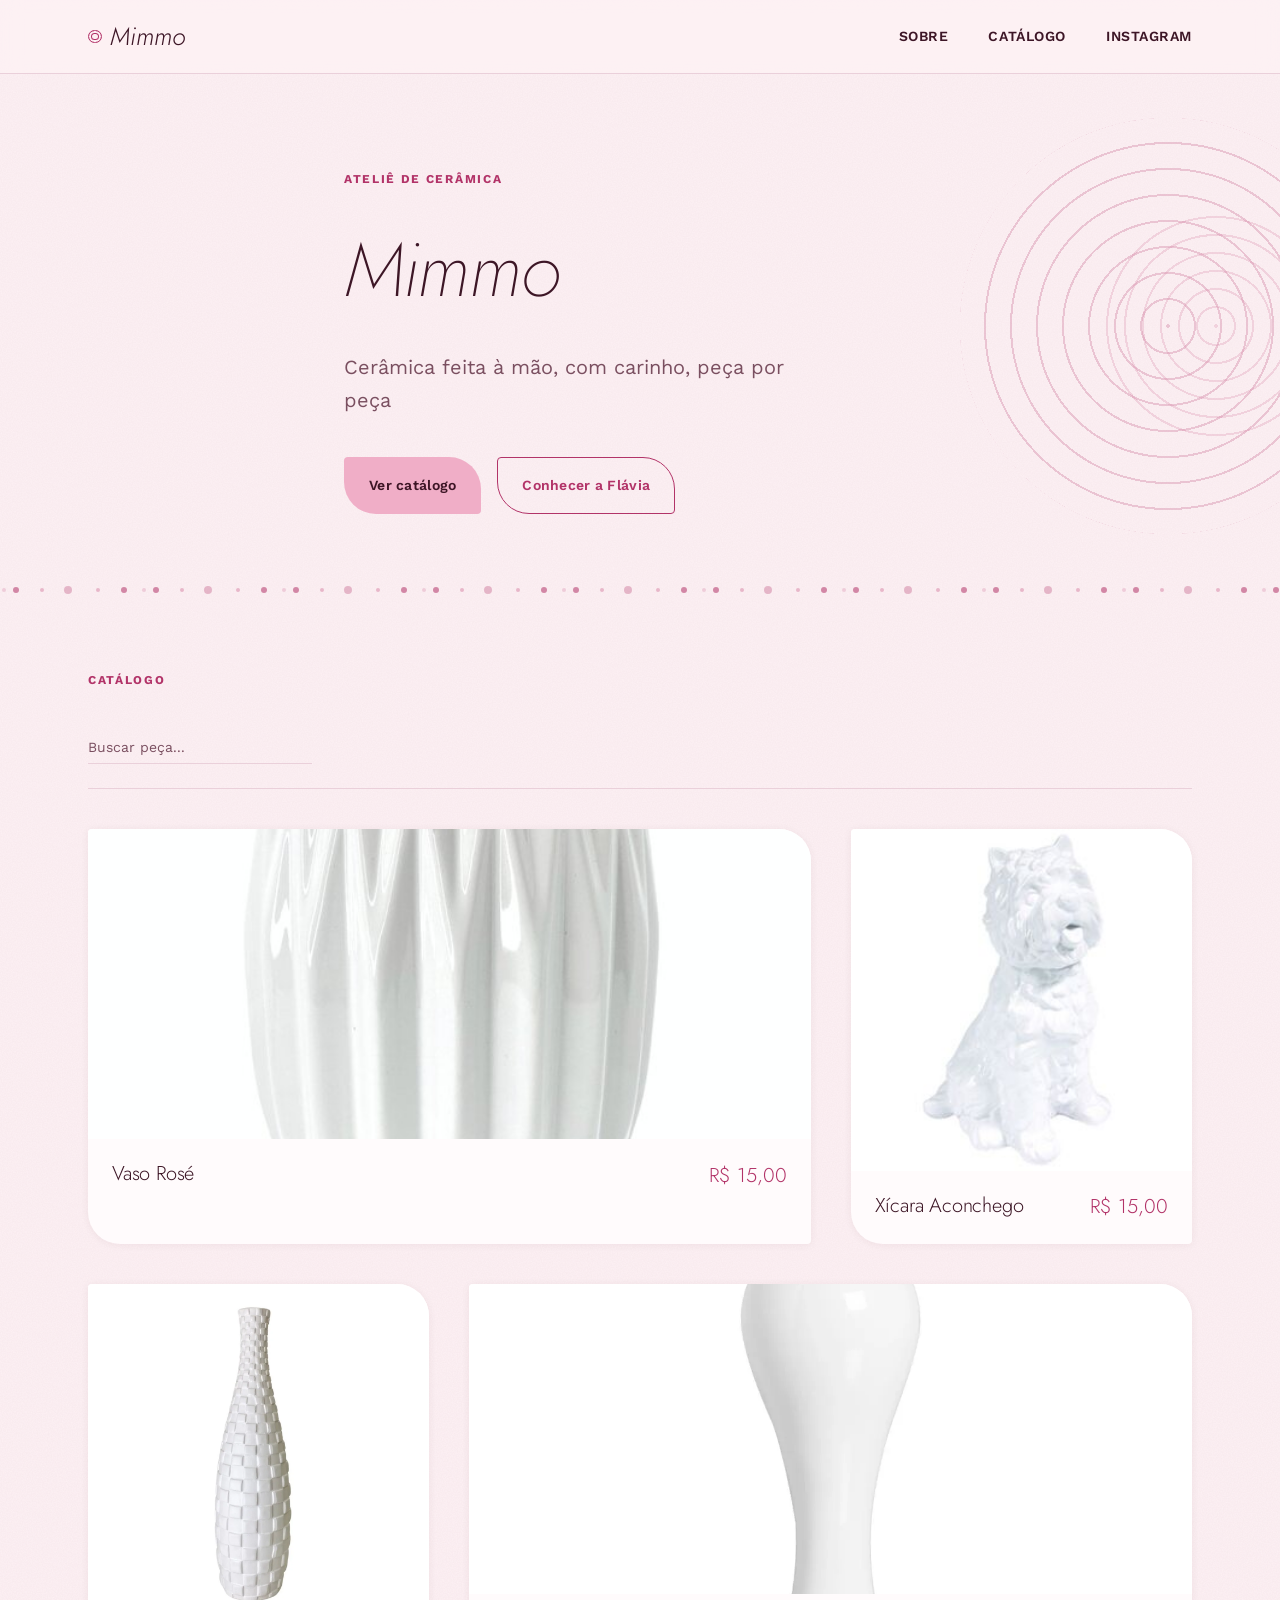
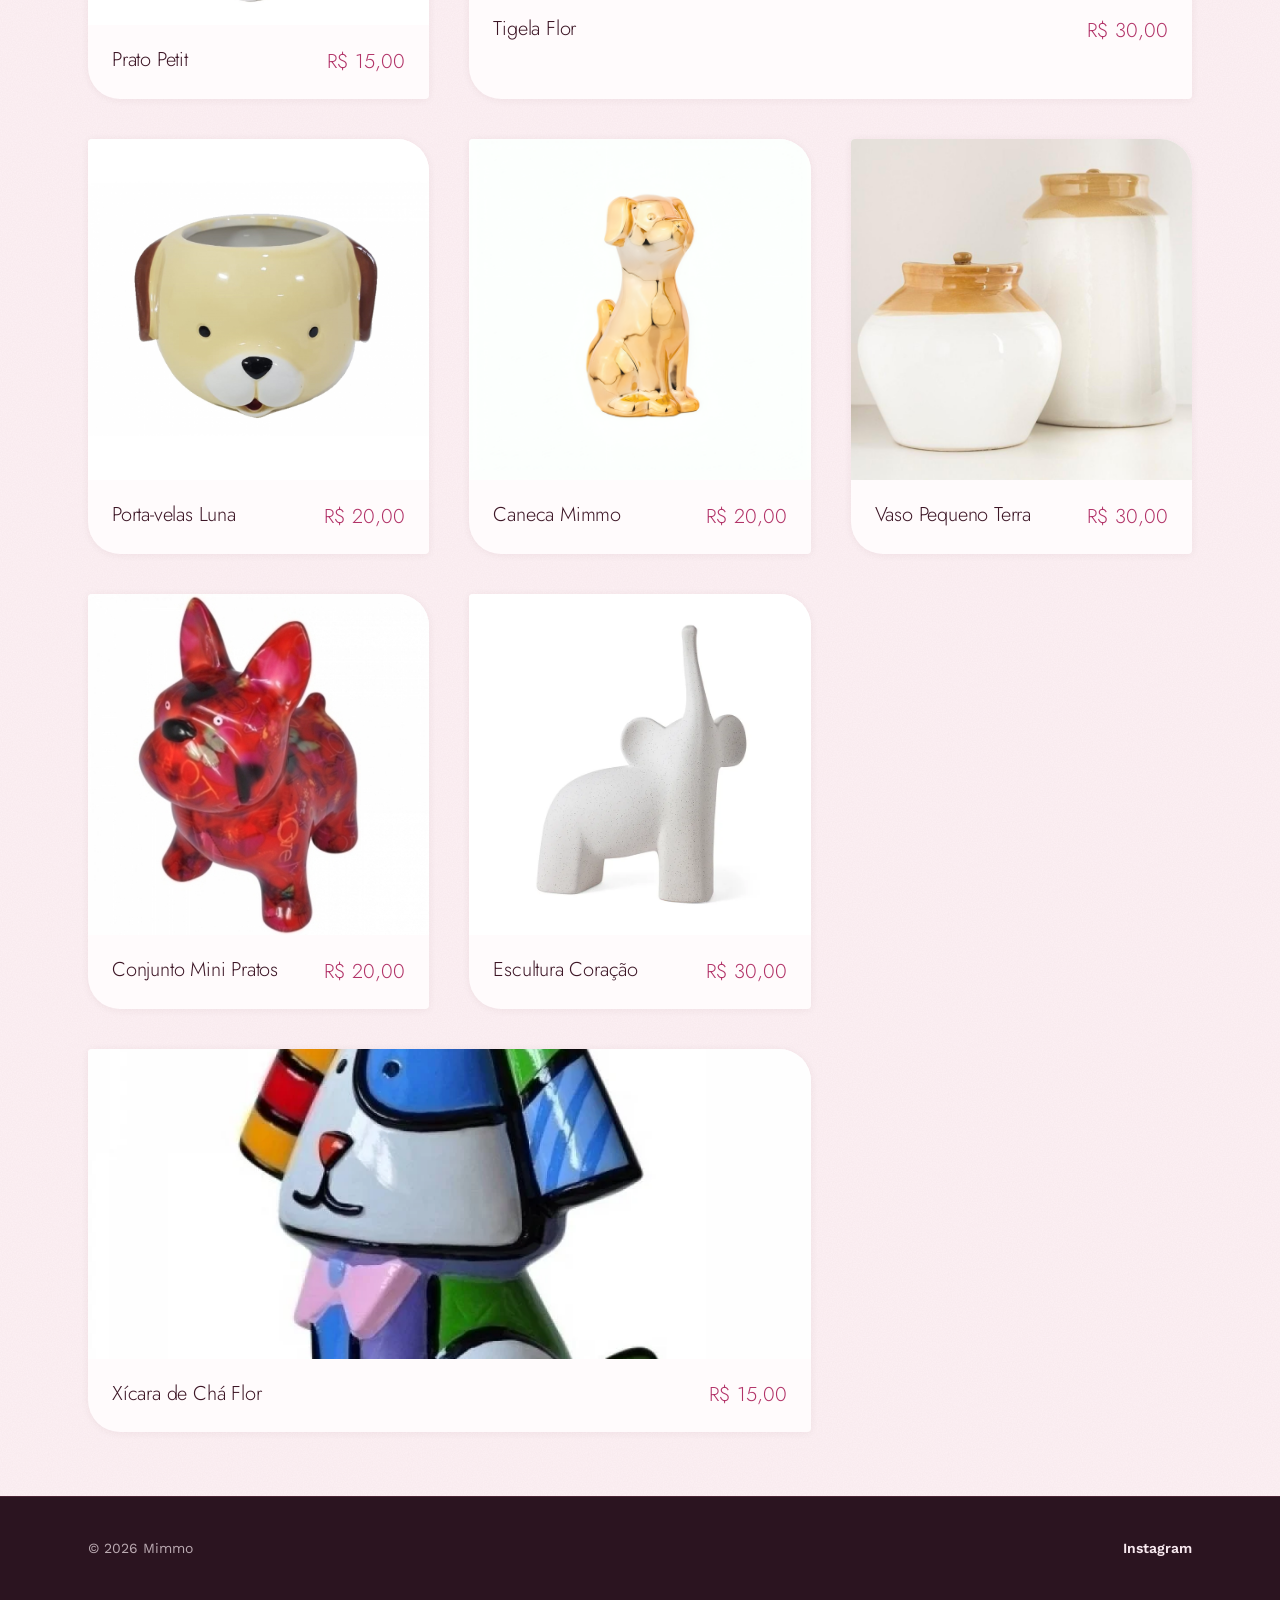
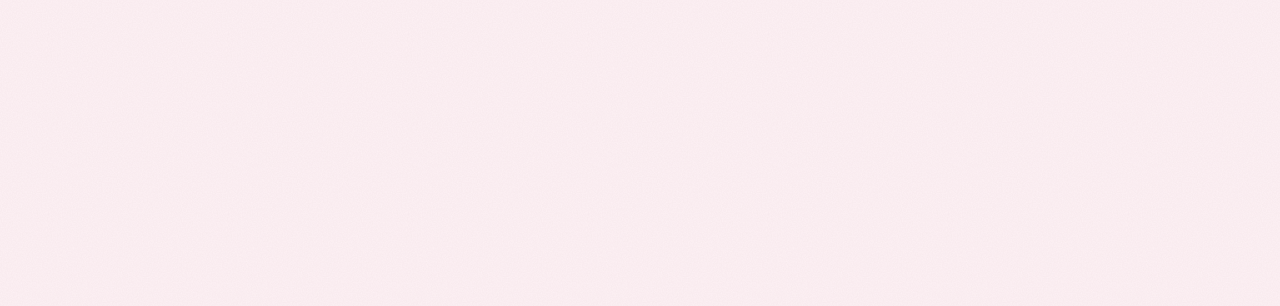
==== commit 20505ca5: "Fase 4.14-4.18: remove categorias, simplifica preco no card e ajustes visuais - Remove categorias e " ====
--- a/index.html
+++ b/index.html
@@ -80,7 +80,6 @@
           </div>
 
           <div class="filtros">
-            <div class="filtros__lista" data-lista-filtros></div>
             <input
               type="search"
               class="campo-busca"
@@ -119,7 +118,6 @@
       <div class="modal-produto__miniaturas" data-modal-galeria></div>
 
       <div class="modal-produto__corpo">
-        <p class="modal-produto__categoria" data-modal-categoria></p>
         <h2 id="modal-produto-titulo" data-modal-nome></h2>
         <p data-modal-descricao></p>
 
--- a/assets/css/base.css
+++ b/assets/css/base.css
@@ -1,40 +1,39 @@
 /*
   Mimmo — tokens base (cor, tipografia, forma).
-  Direção: estúdio de cerâmica — argila, barro queimado, papel de linho.
+  Direção: ateliê de cerâmica, paleta em tons de rosa, papel/linho.
   Camadas seguintes (layout.css, componentes.css) consomem estas variáveis
   e não devem declarar cor/fonte cruas.
 */
 
-@import url("https://fonts.googleapis.com/css2?family=Fraunces:ital,opsz,wght@0,9..144,300;0,9..144,400;0,9..144,500;0,9..144,600;1,9..144,400;1,9..144,500&family=Work+Sans:ital,wght@0,400;0,500;0,600;0,700;1,400&display=swap");
+@import url("https://fonts.googleapis.com/css2?family=Jost:ital,wght@0,200;0,300;0,400;1,200;1,300&family=Work+Sans:ital,wght@0,400;0,500;0,600;0,700;1,400&display=swap");
 
 :root {
-  /* Cor — paleta de barro: bege osso, terracota queimada, oliva */
-  --cor-fundo: #f2e8d8;
-  --cor-fundo-painel: #e9dabd;
-  --cor-superficie: #fffbf2;
-  --cor-primaria: #ecd3ae;
-  --cor-acento: #9c3d17;
-  --cor-acento-escuro: #74280e;
-  --cor-oliva: #55603c;
-  --cor-mostarda: #8a5c1e;
-  --cor-texto: #241a11;
-  --cor-texto-suave: #6c5c48;
-  --cor-borda: #ddccab;
+  /* Cor — paleta em tons de rosa (2026-07-09, decisão do usuário) */
+  --cor-fundo: #fdf1f4;
+  --cor-fundo-painel: #f7dfe6;
+  --cor-superficie: #fffbfc;
+  --cor-primaria: #f0aec7;
+  --cor-acento: #b23368;
+  --cor-acento-escuro: #8c2350;
+  --cor-rosa-secundaria: #d98baa;
+  --cor-texto: #3d1626;
+  --cor-texto-suave: #7a4f60;
+  --cor-borda: #ead0da;
 
-  --cor-escuro: #211509;
-  --cor-escuro-texto: #f2e8d8;
-  --cor-escuro-borda: #4a3823;
+  --cor-escuro: #2b1420;
+  --cor-escuro-texto: #f8e9ef;
+  --cor-escuro-borda: #4a2434;
 
-  /* Textura de grão quente sobre o fundo — lembra papel/linho de ateliê,
+  /* Textura de grão sobre o fundo — lembra papel/linho de ateliê,
      evita o "chapado" de CSS puro. */
-  --textura-grao: url("data:image/svg+xml,%3Csvg xmlns='http://www.w3.org/2000/svg' width='180' height='180'%3E%3Cfilter id='n'%3E%3CfeTurbulence type='fractalNoise' baseFrequency='0.8' numOctaves='3' stitchTiles='stitch'/%3E%3CfeColorMatrix type='matrix' values='0 0 0 0 0.13 0 0 0 0 0.09 0 0 0 0 0.06 0 0 0 0.05 0'/%3E%3C/filter%3E%3Crect width='100%25' height='100%25' filter='url(%23n)'/%3E%3C/svg%3E");
+  --textura-grao: url("data:image/svg+xml,%3Csvg xmlns='http://www.w3.org/2000/svg' width='180' height='180'%3E%3Cfilter id='n'%3E%3CfeTurbulence type='fractalNoise' baseFrequency='0.8' numOctaves='3' stitchTiles='stitch'/%3E%3CfeColorMatrix type='matrix' values='0 0 0 0 0.24 0 0 0 0 0.09 0 0 0 0 0.15 0 0 0 0.05 0'/%3E%3C/filter%3E%3Crect width='100%25' height='100%25' filter='url(%23n)'/%3E%3C/svg%3E");
 
-  /* Sombra — tom quente derivado de --cor-texto, nunca cinza puro */
-  --sombra-suave: 0 1px 8px rgba(36, 26, 17, 0.06);
-  --sombra-elevada: 0 10px 24px rgba(36, 26, 17, 0.12);
+  /* Sombra — tom derivado de --cor-texto, nunca cinza puro */
+  --sombra-suave: 0 1px 8px rgba(61, 22, 38, 0.06);
+  --sombra-elevada: 0 10px 24px rgba(61, 22, 38, 0.12);
 
-  /* Tipografia — serifada expressiva (Fraunces) + humanista (Work Sans) */
-  --fonte-display: "Fraunces", "Iowan Old Style", Georgia, serif;
+  /* Tipografia — geométrica delicada (Jost) + humanista (Work Sans) */
+  --fonte-display: "Jost", "Century Gothic", sans-serif;
   --fonte-corpo: "Work Sans", system-ui, sans-serif;
 
   --texto-xs: 0.75rem;
@@ -87,7 +86,7 @@
 h2,
 h3 {
   font-family: var(--fonte-display);
-  font-weight: 400;
+  font-weight: 200;
   line-height: 1.08;
   letter-spacing: -0.01em;
   margin: 0 0 var(--espaco-3);
@@ -102,7 +101,7 @@
 }
 h3 {
   font-size: var(--texto-xl);
-  font-weight: 500;
+  font-weight: 300;
 }
 
 p {
--- a/assets/css/layout.css
+++ b/assets/css/layout.css
@@ -16,7 +16,7 @@
   position: sticky;
   top: 0;
   z-index: 20;
-  background-color: rgba(242, 232, 216, 0.85);
+  background-color: rgba(253, 241, 244, 0.85);
   backdrop-filter: blur(10px);
   border-bottom: 1px solid var(--cor-borda);
 }
@@ -35,7 +35,7 @@
   font-family: var(--fonte-display);
   font-style: italic;
   font-size: var(--texto-xl);
-  font-weight: 500;
+  font-weight: 300;
   color: var(--cor-texto);
   text-decoration: none;
 }
@@ -226,7 +226,7 @@
   height: 14rem;
   max-width: 40vw;
   max-height: 40vw;
-  background: repeating-radial-gradient(circle at 50% 50%, var(--cor-oliva) 0 2px, transparent 2px 18px);
+  background: repeating-radial-gradient(circle at 50% 50%, var(--cor-rosa-secundaria) 0 2px, transparent 2px 18px);
   opacity: 0.28;
   animation-duration: 60s;
   animation-direction: reverse;
@@ -241,7 +241,7 @@
 /* Divisor de contas de argila entre seções */
 .divisor-argila {
   height: 1.5rem;
-  background-image: url("data:image/svg+xml,%3Csvg xmlns='http://www.w3.org/2000/svg' width='140' height='24' viewBox='0 0 140 24'%3E%3Ccircle cx='6' cy='12' r='3' fill='%239C3D17'/%3E%3Ccircle cx='32' cy='12' r='2' fill='%2355603C'/%3E%3Ccircle cx='58' cy='12' r='4' fill='%239C3D17' opacity='0.55'/%3E%3Ccircle cx='88' cy='12' r='2' fill='%2355603C'/%3E%3Ccircle cx='114' cy='12' r='3' fill='%239C3D17'/%3E%3Ccircle cx='134' cy='12' r='2' fill='%2355603C' opacity='0.6'/%3E%3C/svg%3E");
+  background-image: url("data:image/svg+xml,%3Csvg xmlns='http://www.w3.org/2000/svg' width='140' height='24' viewBox='0 0 140 24'%3E%3Ccircle cx='6' cy='12' r='3' fill='%23B23368'/%3E%3Ccircle cx='32' cy='12' r='2' fill='%23D98BAA'/%3E%3Ccircle cx='58' cy='12' r='4' fill='%23B23368' opacity='0.55'/%3E%3Ccircle cx='88' cy='12' r='2' fill='%23D98BAA'/%3E%3Ccircle cx='114' cy='12' r='3' fill='%23B23368'/%3E%3Ccircle cx='134' cy='12' r='2' fill='%23D98BAA' opacity='0.6'/%3E%3C/svg%3E");
   background-repeat: repeat-x;
   background-position: center;
   background-size: auto 100%;
@@ -265,7 +265,7 @@
   font-family: var(--fonte-display);
   font-style: italic;
   font-size: var(--texto-xl);
-  font-weight: 400;
+  font-weight: 200;
   color: var(--cor-texto);
 }
 
@@ -280,6 +280,7 @@
   margin-top: var(--espaco-3);
   font-family: var(--fonte-display);
   font-style: italic;
+  font-weight: 200;
   font-size: var(--texto-lg);
   color: var(--cor-acento);
 }
@@ -347,7 +348,7 @@
   align-items: center;
   text-align: center;
   font-size: var(--texto-sm);
-  color: rgba(242, 232, 216, 0.7);
+  color: rgba(248, 233, 239, 0.7);
 }
 
 .rodape__conteudo p {
--- a/assets/css/componentes.css
+++ b/assets/css/componentes.css
@@ -16,12 +16,12 @@
 }
 
 .botao--primario {
+  background-color: var(--cor-primaria);
+  color: var(--cor-texto);
+}
+
+.botao--primario:hover {
   background-color: var(--cor-acento);
-  color: var(--cor-superficie);
-}
-
-.botao--primario:hover {
-  background-color: var(--cor-acento-escuro);
   color: var(--cor-superficie);
   transform: translateY(-2px);
 }
@@ -87,7 +87,7 @@
 .card-produto__corpo {
   position: relative;
   display: flex;
-  align-items: flex-start;
+  align-items: center;
   justify-content: space-between;
   gap: var(--espaco-3);
   padding: var(--espaco-4);
@@ -102,15 +102,7 @@
   margin-bottom: var(--espaco-1);
 }
 
-.card-produto__categoria {
-  color: var(--cor-texto-suave);
-  font-size: var(--texto-xs);
-  letter-spacing: 0.06em;
-  text-transform: uppercase;
-  margin-bottom: 0;
-}
-
-/* Preço — carimbo circular, como etiqueta de feira de artesanato */
+/* Preço — carimbo circular, como etiqueta de feira de artesanato (modal) */
 
 .tag-preco {
   flex-shrink: 0;
@@ -122,7 +114,7 @@
   border: 1.5px dashed var(--cor-acento);
   border-radius: 50%;
   font-family: var(--fonte-display);
-  font-weight: 600;
+  font-weight: 400;
   font-size: var(--texto-xs);
   line-height: 1.05;
   text-align: center;
@@ -130,45 +122,33 @@
   rotate: var(--rotacao-tag-preco);
 }
 
-/* Filtros e busca (SPEC-0001 RF-02, RF-03) */
+/* Preço no card — versão simples, sem o carimbo circular do modal */
+
+.card-produto__corpo .tag-preco {
+  flex-shrink: 0;
+  width: auto;
+  height: auto;
+  padding: 0;
+  border: none;
+  border-radius: 0;
+  font-family: var(--fonte-display);
+  font-weight: 300;
+  font-size: var(--texto-lg);
+  line-height: 1;
+  color: var(--cor-acento);
+  rotate: none;
+}
+
+/* Busca (SPEC-0001 RF-03) */
 
 .filtros {
   display: flex;
   flex-wrap: wrap;
   gap: var(--espaco-3);
   align-items: center;
-  justify-content: space-between;
   padding-bottom: var(--espaco-4);
   border-bottom: 1px solid var(--cor-borda);
   margin-bottom: var(--espaco-5);
-}
-
-.filtros__lista {
-  display: flex;
-  flex-wrap: wrap;
-  gap: var(--espaco-2);
-}
-
-.filtro-item {
-  padding: var(--espaco-1) var(--espaco-3);
-  border: 1.5px solid var(--cor-acento);
-  border-radius: 999px;
-  background-color: transparent;
-  color: var(--cor-acento);
-  font-weight: 600;
-  font-size: var(--texto-sm);
-  cursor: pointer;
-  transition: background-color 0.2s ease, color 0.2s ease, transform 0.15s ease;
-}
-
-.filtro-item:hover {
-  background-color: rgba(156, 61, 23, 0.08);
-}
-
-.filtro-item[aria-pressed="true"] {
-  background-color: var(--cor-acento);
-  color: var(--cor-superficie);
-  transform: scale(1.04);
 }
 
 .campo-busca {
@@ -199,6 +179,7 @@
   padding-block: var(--espaco-5);
   font-family: var(--fonte-display);
   font-style: italic;
+  font-weight: 200;
   font-size: var(--texto-lg);
 }
 
@@ -222,7 +203,7 @@
 }
 
 .modal-produto::backdrop {
-  background-color: rgba(33, 21, 9, 0.55);
+  background-color: rgba(43, 20, 32, 0.55);
   transition: opacity 0.3s ease, overlay 0.3s ease allow-discrete, display 0.3s ease allow-discrete;
   opacity: 1;
 }
@@ -339,13 +320,6 @@
   font-style: italic;
 }
 
-.modal-produto__categoria {
-  color: var(--cor-texto-suave);
-  font-size: var(--texto-xs);
-  letter-spacing: 0.06em;
-  text-transform: uppercase;
-}
-
 .modal-produto__specs {
   display: flex;
   flex-direction: column;
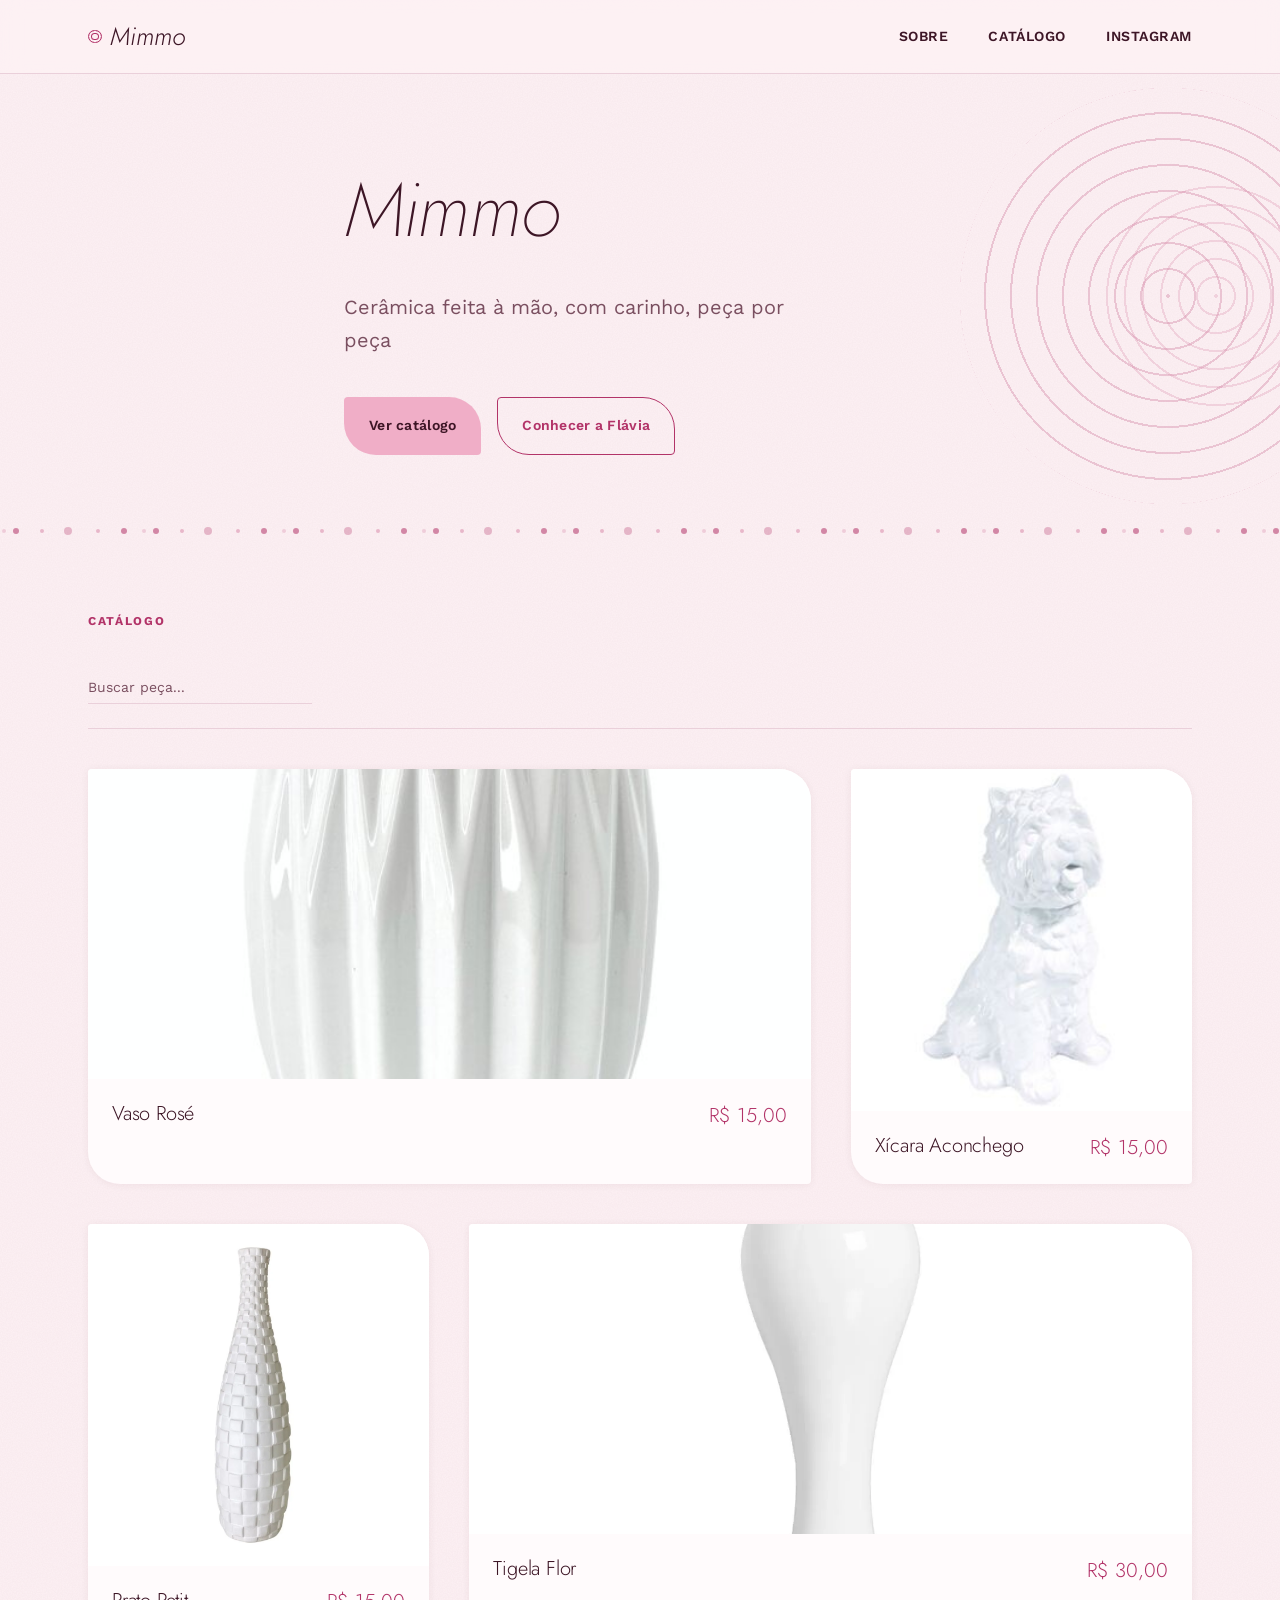
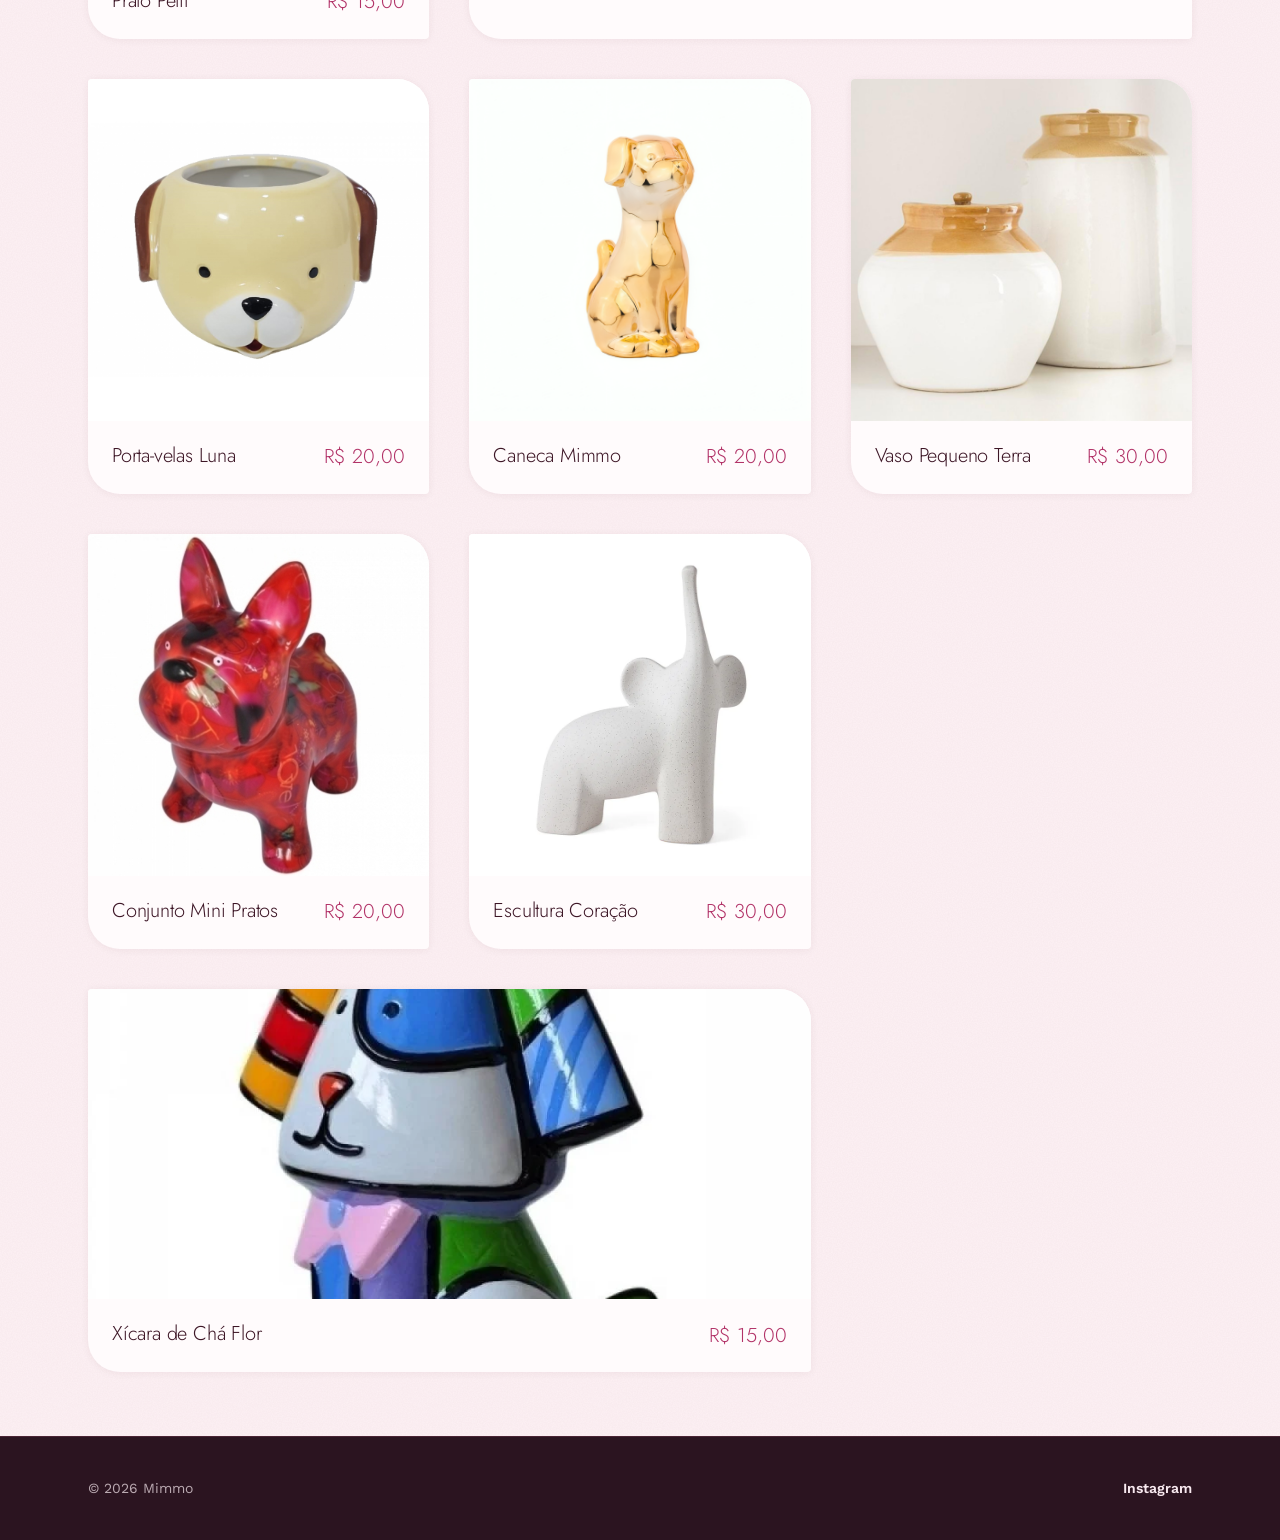
==== commit 30478eac: "Fase 4.19-4.21: corrige modal invisivel no desktop e cursor dos cards - Corrige bug: modal de detalh" ====
--- a/index.html
+++ b/index.html
@@ -58,7 +58,6 @@
         <div class="hero__disco" aria-hidden="true"></div>
         <div class="hero__disco hero__disco--interno" aria-hidden="true"></div>
         <div class="container hero__conteudo">
-          <span class="etiqueta">Ateliê de cerâmica</span>
           <h1 data-nome-loja>Mimmo</h1>
           <p class="hero__posicionamento" data-posicionamento>
             Cerâmica feita à mão, com carinho, peça por peça
--- a/assets/css/base.css
+++ b/assets/css/base.css
@@ -57,7 +57,6 @@
   /* Forma — cantos assimétricos, como peça torneada à mão */
   --raio-organico: 4px 32px 4px 32px;
   --raio-organico-alt: 32px 4px 32px 4px;
-  --rotacao-tag-preco: -3deg;
 }
 
 *,
--- a/assets/css/componentes.css
+++ b/assets/css/componentes.css
@@ -42,6 +42,7 @@
 
 .card-produto {
   display: block;
+  cursor: pointer;
   background-color: var(--cor-superficie);
   border-radius: var(--raio-organico);
   box-shadow: var(--sombra-suave);
@@ -102,41 +103,15 @@
   margin-bottom: var(--espaco-1);
 }
 
-/* Preço — carimbo circular, como etiqueta de feira de artesanato (modal) */
+/* Preço — número em destaque, mesmo estilo no card e no modal */
 
 .tag-preco {
   flex-shrink: 0;
-  display: flex;
-  align-items: center;
-  justify-content: center;
-  width: 4.25rem;
-  height: 4.25rem;
-  border: 1.5px dashed var(--cor-acento);
-  border-radius: 50%;
-  font-family: var(--fonte-display);
-  font-weight: 400;
-  font-size: var(--texto-xs);
-  line-height: 1.05;
-  text-align: center;
-  color: var(--cor-acento);
-  rotate: var(--rotacao-tag-preco);
-}
-
-/* Preço no card — versão simples, sem o carimbo circular do modal */
-
-.card-produto__corpo .tag-preco {
-  flex-shrink: 0;
-  width: auto;
-  height: auto;
-  padding: 0;
-  border: none;
-  border-radius: 0;
   font-family: var(--fonte-display);
   font-weight: 300;
   font-size: var(--texto-lg);
   line-height: 1;
   color: var(--cor-acento);
-  rotate: none;
 }
 
 /* Busca (SPEC-0001 RF-03) */
@@ -186,7 +161,9 @@
 /* Modal de detalhe da peça (SPEC-0001 RF-04) */
 
 .modal-produto {
-  position: relative;
+  position: fixed;
+  inset: 0;
+  margin: auto;
   width: min(52rem, calc(100vw - var(--espaco-4) * 2));
   max-height: 85vh;
   overflow-y: auto;
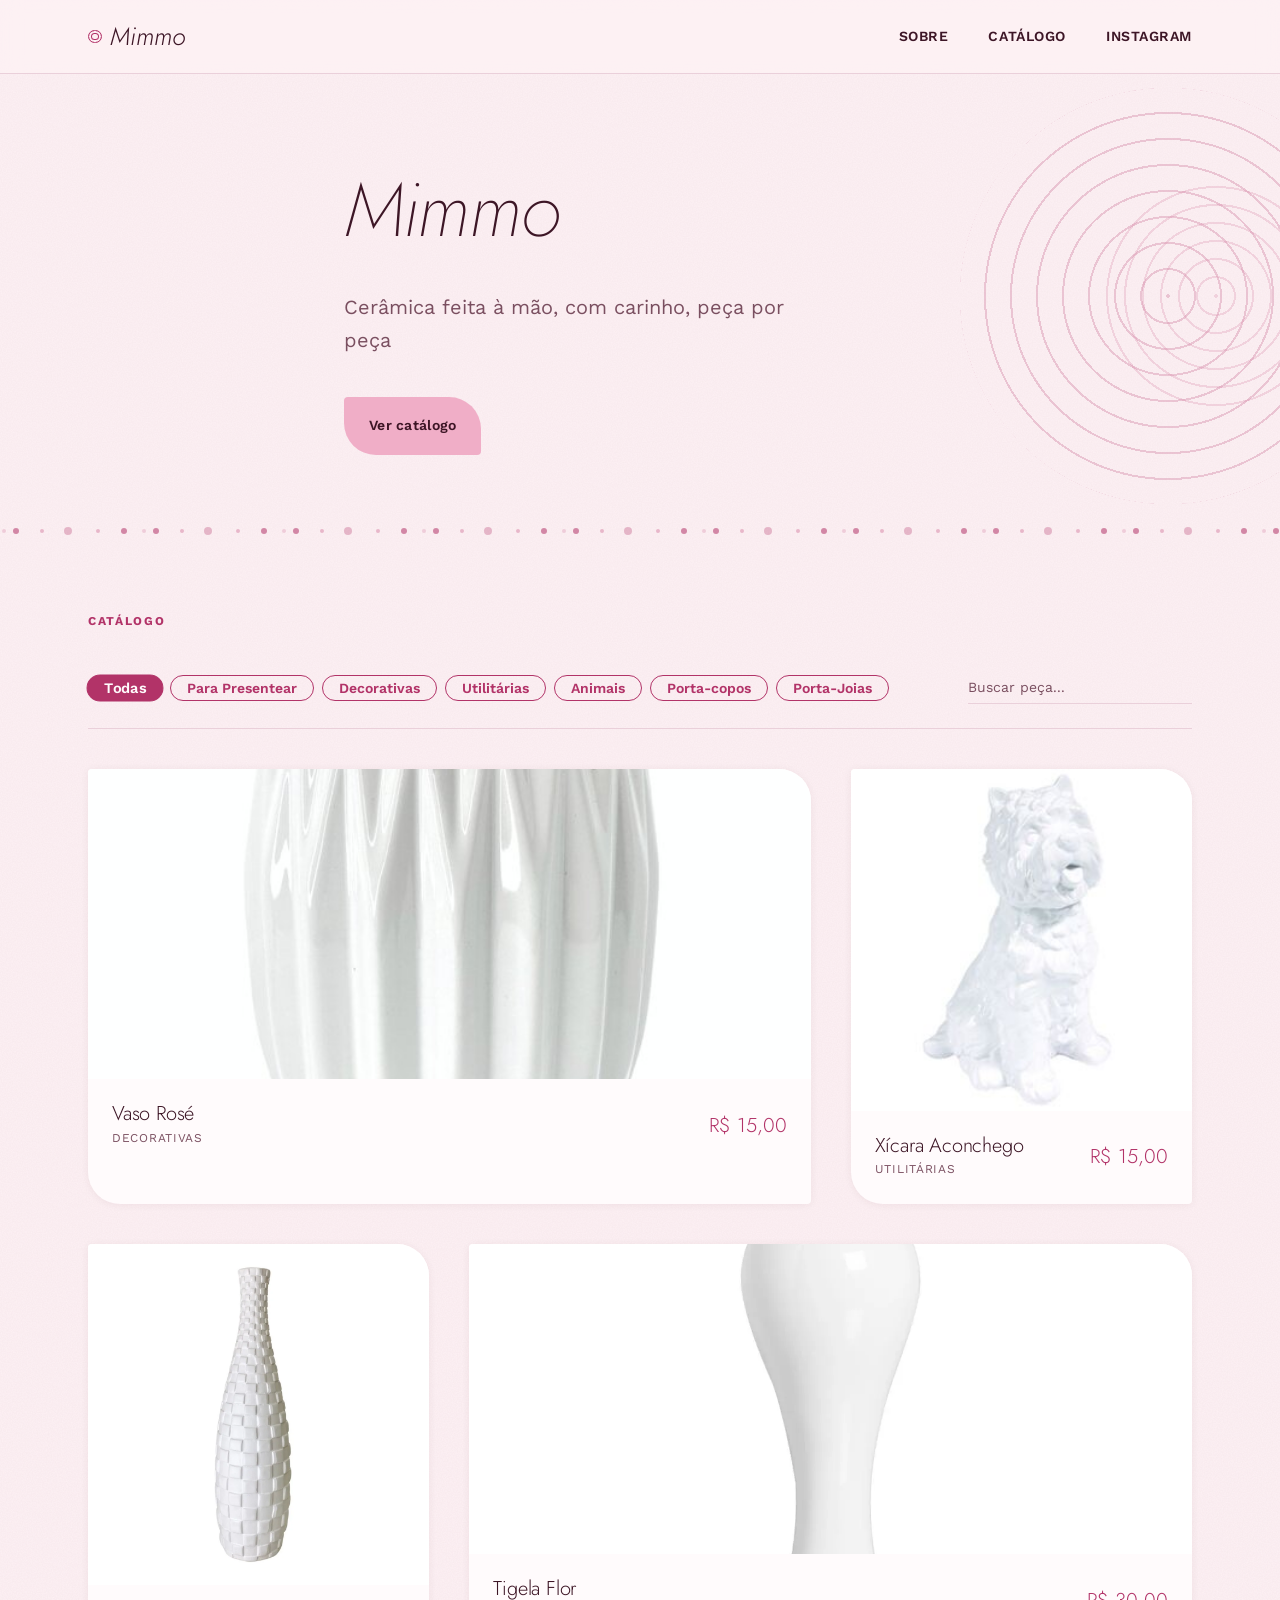
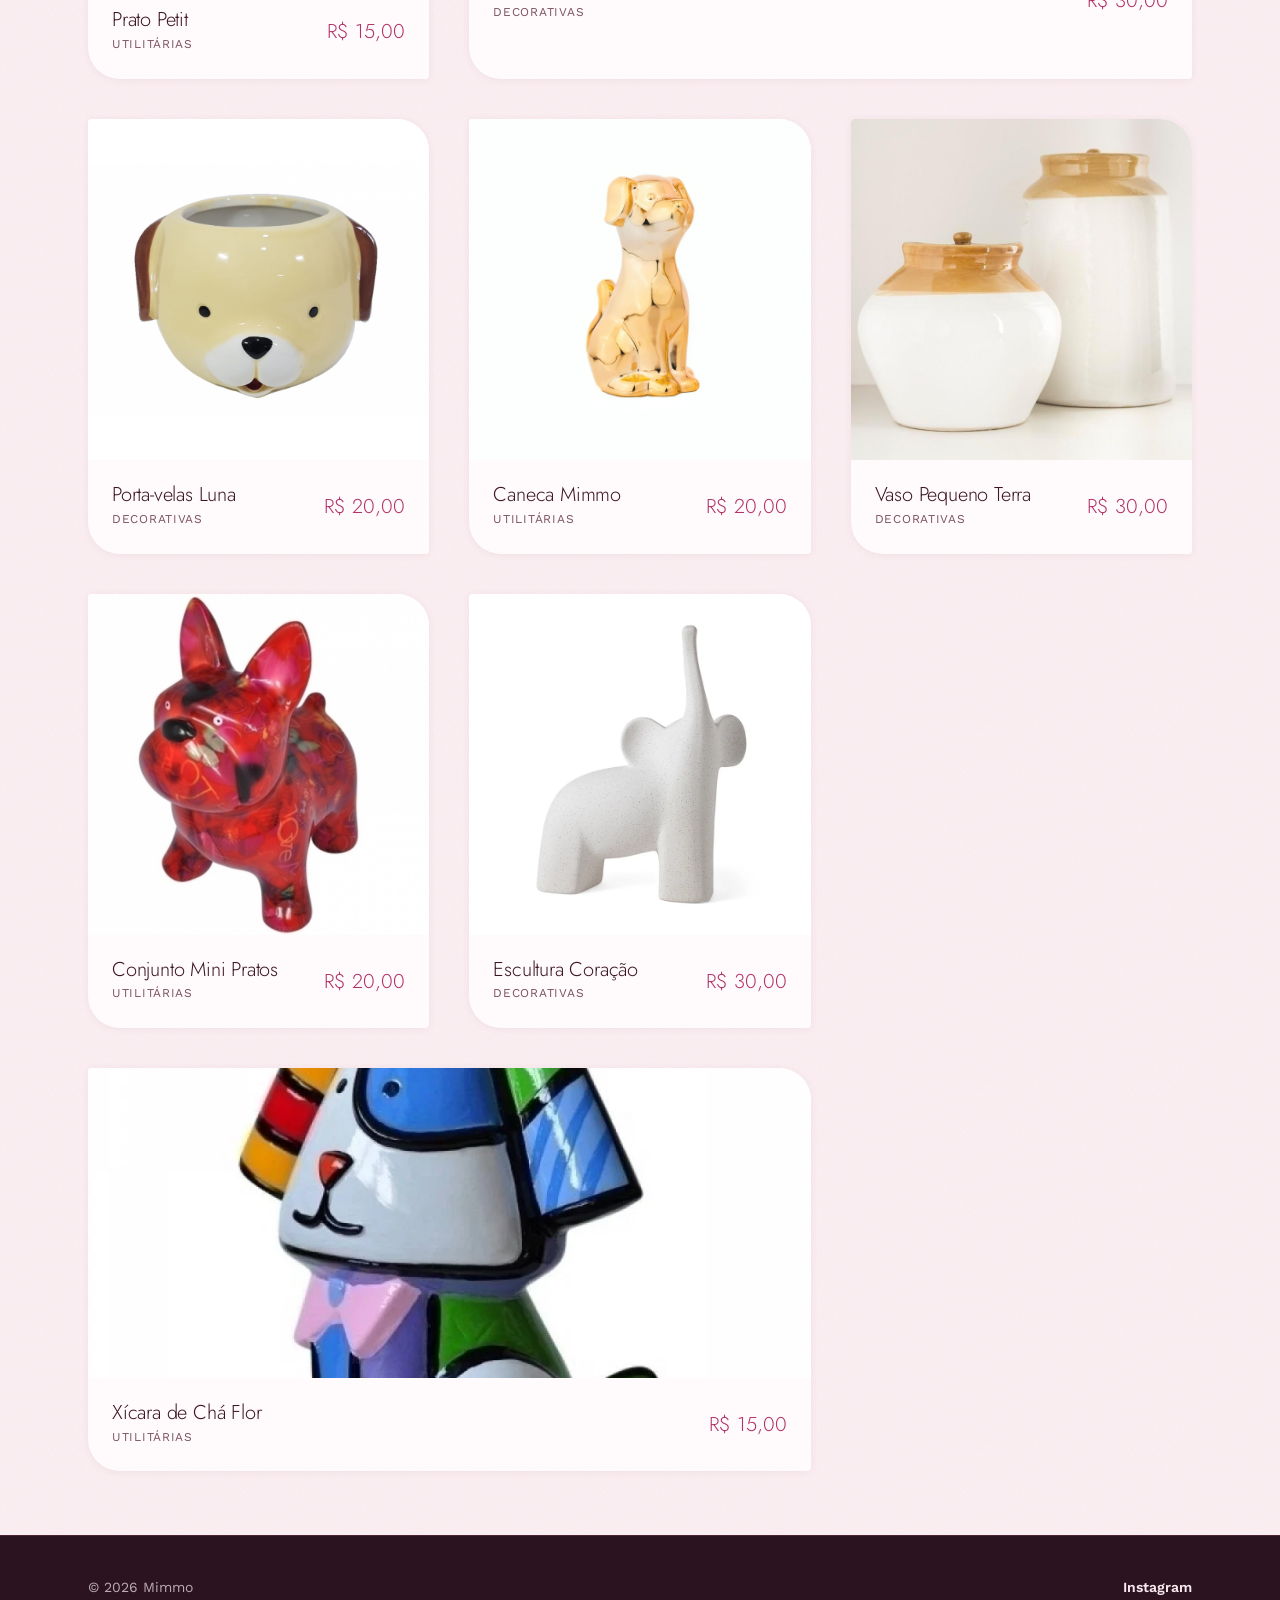
==== commit 5752fbb1: "Fase 4.23-4.26: remove CTA do hero, reintroduz categorias, remove técnica - Remove o CTA "Conhecer a" ====
--- a/index.html
+++ b/index.html
@@ -64,7 +64,6 @@
           </p>
           <div class="hero__acoes">
             <a href="#catalogo" class="botao botao--primario">Ver catálogo</a>
-            <a href="sobre.html" class="botao botao--secundario">Conhecer a Flávia</a>
           </div>
         </div>
       </section>
@@ -79,6 +78,7 @@
           </div>
 
           <div class="filtros">
+            <div class="filtros__lista" data-lista-filtros></div>
             <input
               type="search"
               class="campo-busca"
@@ -117,16 +117,13 @@
       <div class="modal-produto__miniaturas" data-modal-galeria></div>
 
       <div class="modal-produto__corpo">
+        <p class="modal-produto__categoria" data-modal-categoria></p>
         <h2 id="modal-produto-titulo" data-modal-nome></h2>
         <p data-modal-descricao></p>
 
         <dl class="modal-produto__specs">
           <div data-modal-linha-medidas hidden>
             <dt>Medidas</dt>
-            <dd data-valor></dd>
-          </div>
-          <div data-modal-linha-tecnica hidden>
-            <dt>Técnica</dt>
             <dd data-valor></dd>
           </div>
         </dl>
@@ -139,7 +136,7 @@
           data-modal-contato
           target="_blank"
           rel="noopener noreferrer"
-          >Perguntar no Instagram</a
+          >Tenho interesse</a
         >
       </div>
     </dialog>
--- a/assets/css/componentes.css
+++ b/assets/css/componentes.css
@@ -103,6 +103,14 @@
   margin-bottom: var(--espaco-1);
 }
 
+.card-produto__categoria {
+  color: var(--cor-texto-suave);
+  font-size: var(--texto-xs);
+  letter-spacing: 0.06em;
+  text-transform: uppercase;
+  margin-bottom: 0;
+}
+
 /* Preço — número em destaque, mesmo estilo no card e no modal */
 
 .tag-preco {
@@ -114,16 +122,45 @@
   color: var(--cor-acento);
 }
 
-/* Busca (SPEC-0001 RF-03) */
+/* Categorias e busca (SPEC-0001 RF-02, RF-03) */
 
 .filtros {
   display: flex;
   flex-wrap: wrap;
   gap: var(--espaco-3);
   align-items: center;
+  justify-content: space-between;
   padding-bottom: var(--espaco-4);
   border-bottom: 1px solid var(--cor-borda);
   margin-bottom: var(--espaco-5);
+}
+
+.filtros__lista {
+  display: flex;
+  flex-wrap: wrap;
+  gap: var(--espaco-2);
+}
+
+.filtro-item {
+  padding: var(--espaco-1) var(--espaco-3);
+  border: 1.5px solid var(--cor-acento);
+  border-radius: 999px;
+  background-color: transparent;
+  color: var(--cor-acento);
+  font-weight: 600;
+  font-size: var(--texto-sm);
+  cursor: pointer;
+  transition: background-color 0.2s ease, color 0.2s ease, transform 0.15s ease;
+}
+
+.filtro-item:hover {
+  background-color: rgba(178, 51, 104, 0.08);
+}
+
+.filtro-item[aria-pressed="true"] {
+  background-color: var(--cor-acento);
+  color: var(--cor-superficie);
+  transform: scale(1.04);
 }
 
 .campo-busca {
@@ -202,7 +239,7 @@
 }
 
 @media (min-width: 40rem) {
-  .modal-produto {
+  .modal-produto[open] {
     display: grid;
     grid-template-columns: minmax(0, 1fr) minmax(0, 1fr);
     align-items: start;
@@ -297,6 +334,13 @@
   font-style: italic;
 }
 
+.modal-produto__categoria {
+  color: var(--cor-texto-suave);
+  font-size: var(--texto-xs);
+  letter-spacing: 0.06em;
+  text-transform: uppercase;
+}
+
 .modal-produto__specs {
   display: flex;
   flex-direction: column;
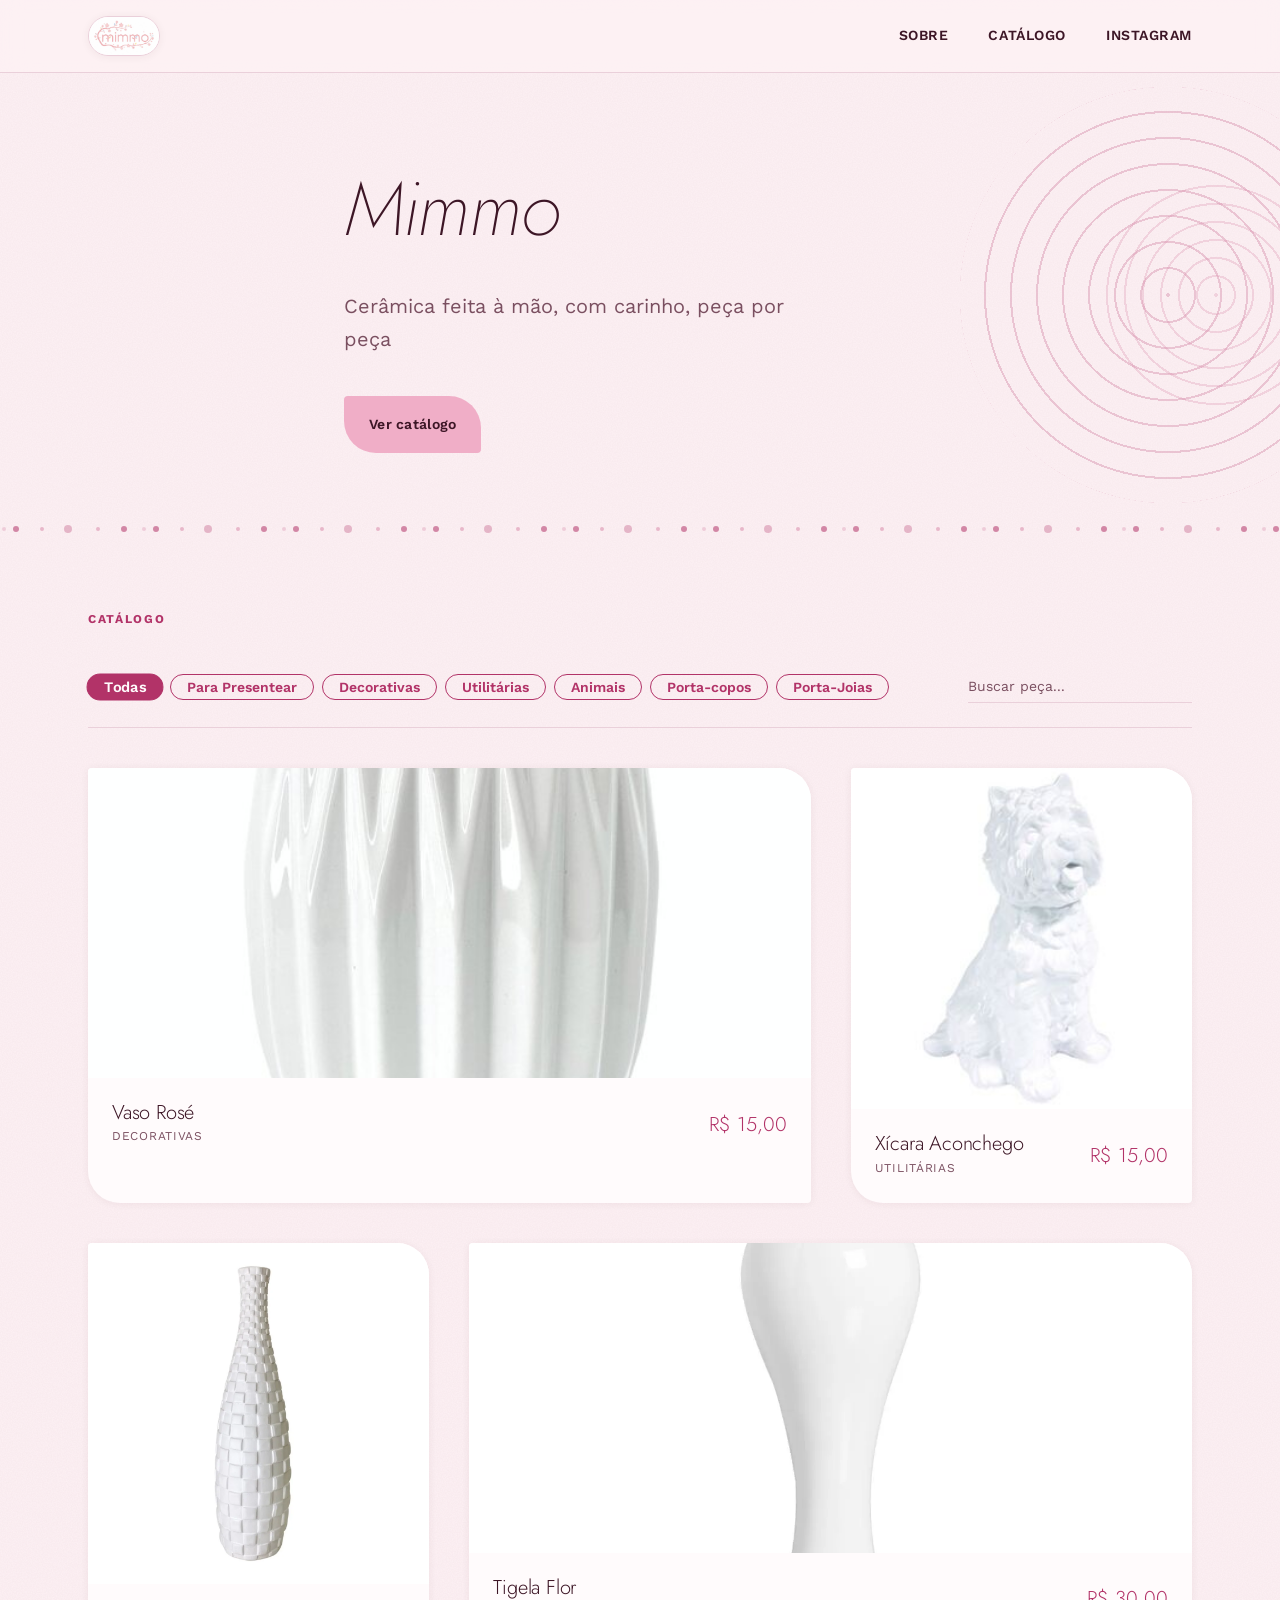
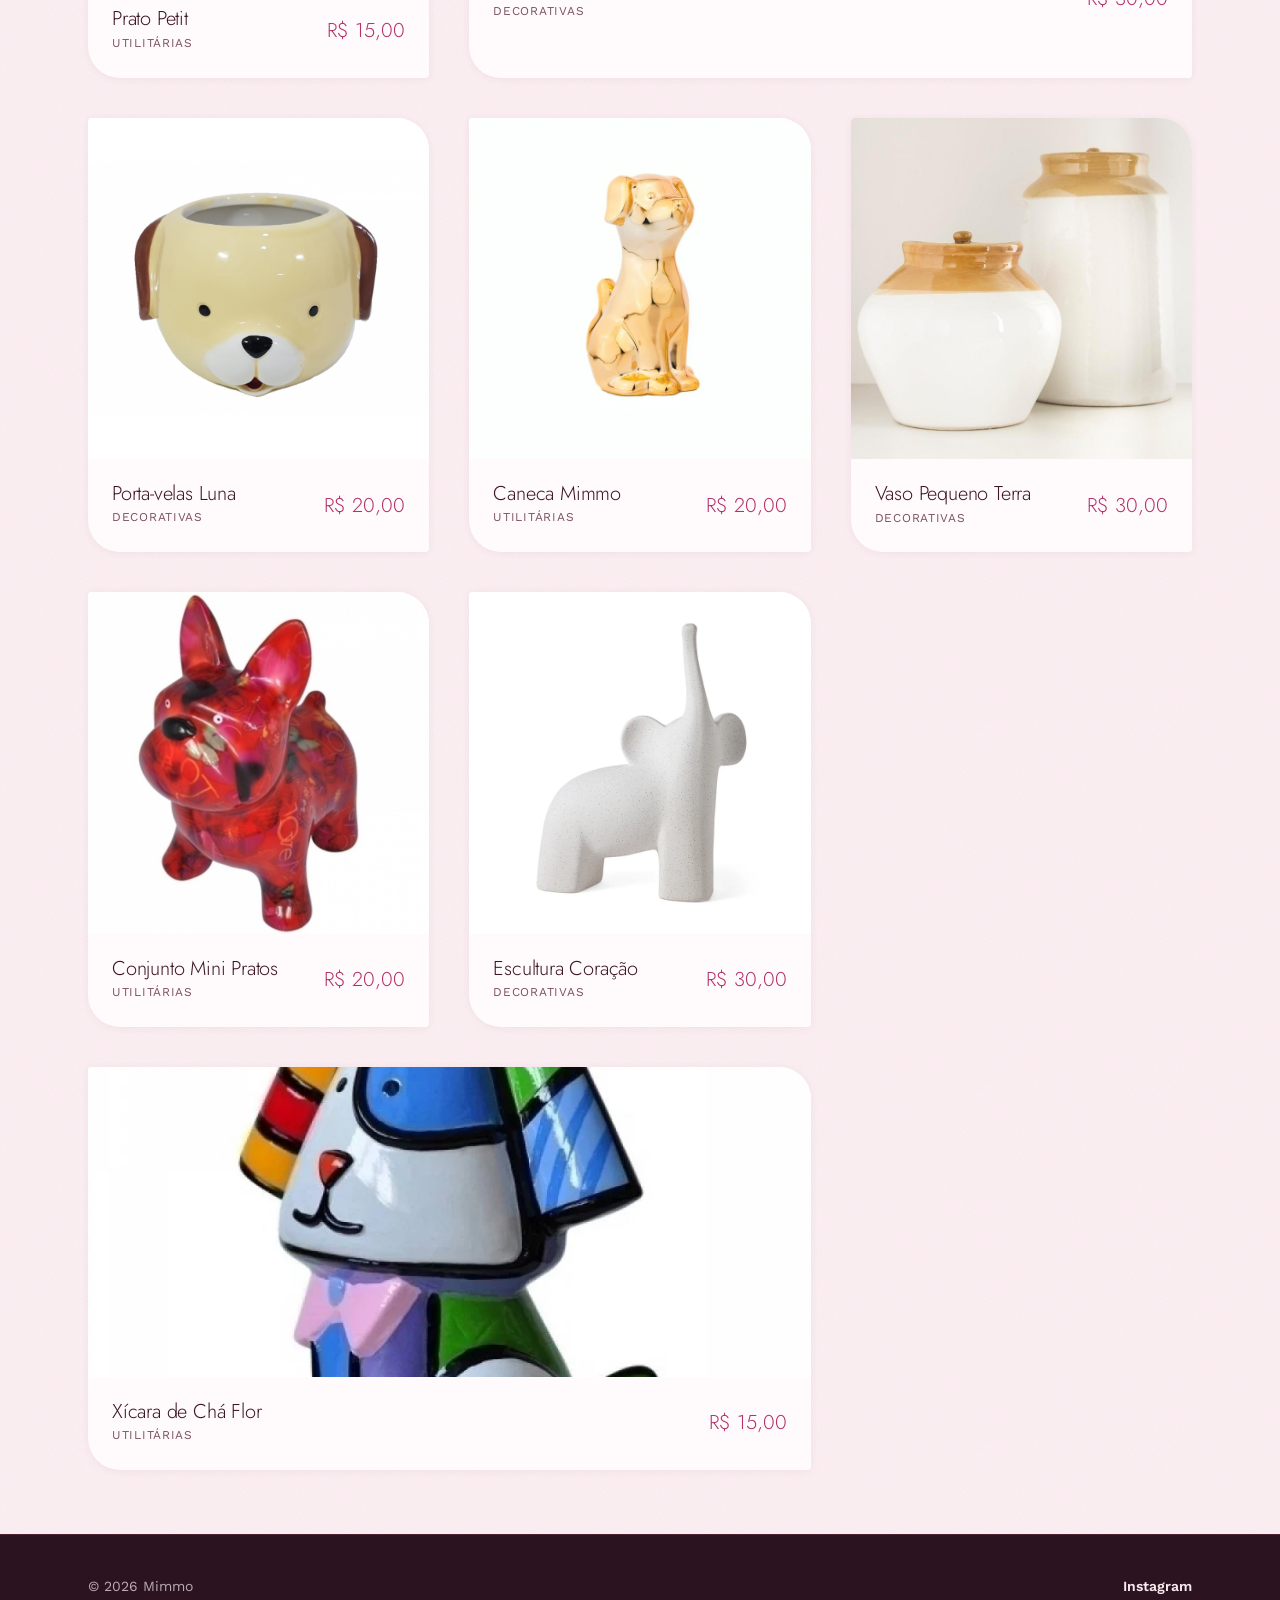
==== commit f5456a67: "Fase 4.27-4.28: adiciona logo ilustrado no header, moldura e favicon - Substitui o logotipo baseado " ====
--- a/index.html
+++ b/index.html
@@ -18,6 +18,7 @@
     <!-- og:image fica pendente até haver fotos reais e deploy público
          (ADR-0006) — uma URL relativa ou de placeholder não funciona bem
          compartilhada em redes sociais. -->
+    <link rel="icon" type="image/jpeg" href="assets/imagens/site/logo.jpeg" />
     <link rel="stylesheet" href="assets/css/base.css" />
     <link rel="stylesheet" href="assets/css/layout.css" />
     <link rel="stylesheet" href="assets/css/componentes.css" />
@@ -25,7 +26,9 @@
   <body>
     <header class="cabecalho">
       <div class="cabecalho__conteudo container">
-        <a href="index.html" class="logo" data-nome-loja>Mimmo</a>
+        <a href="index.html" class="logo">
+          <img src="assets/imagens/site/logo.jpeg" data-nome-loja alt="Mimmo" />
+        </a>
 
         <button
           class="botao-menu"
--- a/assets/css/layout.css
+++ b/assets/css/layout.css
@@ -31,22 +31,15 @@
 .logo {
   display: inline-flex;
   align-items: center;
-  gap: var(--espaco-2);
-  font-family: var(--fonte-display);
-  font-style: italic;
-  font-size: var(--texto-xl);
-  font-weight: 300;
-  color: var(--cor-texto);
-  text-decoration: none;
-}
-
-.logo::before {
-  content: "";
-  width: 0.85rem;
-  height: 0.85rem;
-  border-radius: 50%;
-  border: 1.5px solid var(--cor-acento);
-  box-shadow: inset 0 0 0 2px var(--cor-fundo), inset 0 0 0 3px var(--cor-acento);
+}
+
+.logo img {
+  display: block;
+  height: 2.5rem;
+  width: auto;
+  border-radius: 999px;
+  border: 1.5px solid var(--cor-borda);
+  box-shadow: var(--sombra-suave);
 }
 
 .botao-menu {
